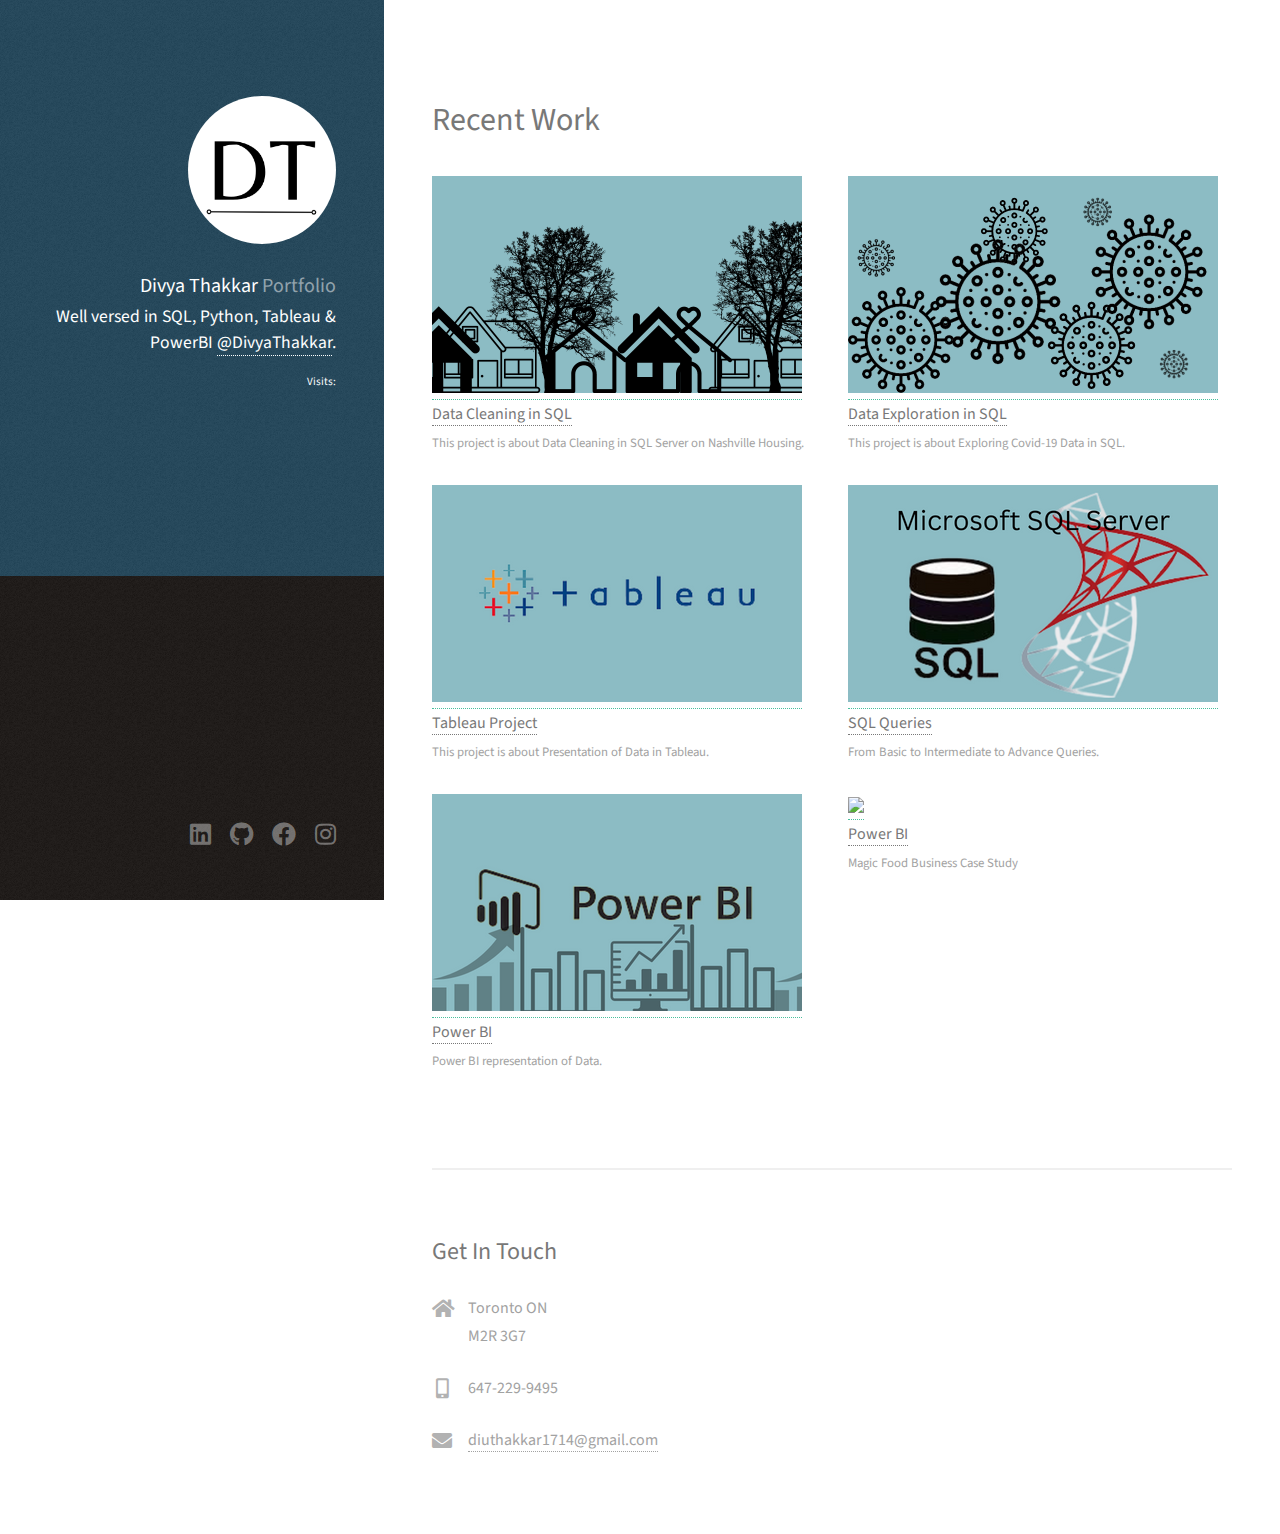
==== index.html @ 81c7f6ef "Add files via upload" ====
<!DOCTYPE HTML>
<!--
	DivyaThakkar1714	
-->
<html>
	<head>
		<title>Divya Thakkar</title>
		<link rel="icon" type="image/x-icon" href="/images/DT.mp4">
		<meta charset="utf-8" />
		<meta name="viewport" content="width=device-width, initial-scale=1, user-scalable=no" />
		<link rel="stylesheet" href="assets/css/main.css" />
		<script async src="https://api.countapi.xyz/hit/divyathakkar1714.github.io/c27e1cd9-59c3-4dd5-b185-acfd37f6c9df?callback=websiteVisits"></script>
		
		<script src="https://platform.linkedin.com/badges/js/profile.js" async defer type="text/javascript"></script>
	</head>
	<body class="is-preload">

		<!-- Header -->
			<header id="header">
				<div class="inner">
					<a href="#" class="image avatar"><img src="images/DT.png" alt="" /></a>
					<h1><strong>Divya Thakkar</strong><br />
					Portfolio<br /></h1>
					<h4>Well versed in SQL, Python, Tableau & PowerBI <a href="https://github.com/divyathakkar1714/PortfolioProjects">@DivyaThakkar</a>.</h4>
					
			
					<h6>Visits: <span id="visits"></span></h6>
			
					<script src="assets/js/script.js"></script>


				</div>
			</header>
			
		<!-- Main -->
			<div id="main">
				<!-- <div class="badge-base LI-profile-badge" data-locale="en_US" data-size="medium" data-theme="light" data-type="VERTICAL" data-vanity="divya-thakkar1714" data-version="v1"><a class="badge-base__link LI-simple-link" href="https://ca.linkedin.com/in/divya-thakkar1714?trk=profile-badge">Divya T.</a></div>
		<div class="badge-base LI-profile-badge" data-locale="en_US" data-size="large" data-theme="light" data-type="HORIZONTAL" data-vanity="divya-thakkar1714" data-version="v1"><a class="badge-base__link LI-simple-link" href="https://ca.linkedin.com/in/divya-thakkar1714?trk=profile-badge">Divya T.</a></div> -->

				<!-- One
					<section id="one">
						<header class="major">
							<h2>Ipsum lorem dolor aliquam ante commodo<br />
							magna sed accumsan arcu neque.</h2>
						</header>
						<p>Accumsan orci faucibus id eu lorem semper. Eu ac iaculis ac nunc nisi lorem vulputate lorem neque cubilia ac in adipiscing in curae lobortis tortor primis integer massa adipiscing id nisi accumsan pellentesque commodo blandit enim arcu non at amet id arcu magna. Accumsan orci faucibus id eu lorem semper nunc nisi lorem vulputate lorem neque cubilia.</p>
						
					</section> -->
				<!-- Two -->
					<section id="two">
						<header class="major">
						<h2>Recent Work</h2>
					</header>
						<div class="row">
							<article class="col-6 col-12-xsmall work-item">
								<a href="https://github.com/divyathakkar1714/PortfolioProjects/blob/main/NashvilleHousing.sql"><img src="images/thumbs/housing.png"/></a>
								<h3><a href="https://github.com/divyathakkar1714/PortfolioProjects/blob/main/NashvilleHousing.sql">Data Cleaning in	SQL</a></h3>
									<p>This project is about Data Cleaning in SQL Server on Nashville Housing.</p>
							</article>
							<article class="col-6 col-12-xsmall work-item">
								<a href="https://github.com/divyathakkar1714/PortfolioProjects/blob/main/SQLQuery_Exploration.sql"><img src="images/thumbs/covid.png"/></a>
								<h3><a href="https://github.com/divyathakkar1714/PortfolioProjects/blob/main/SQLQuery_Exploration.sql">Data Exploration in SQL</a></h3>
									<p>This project is about Exploring Covid-19 Data in SQL.</p>
							</article>
							<article class="col-6 col-12-xsmall work-item">
								<a href="https://public.tableau.com/app/profile/divya.t6565/viz/CovidDashboard_16459754831610/Dashboard1"><img src="images/thumbs/tableau.png" /></a>
								<h3><a href="https://public.tableau.com/app/profile/divya.t6565/viz/CovidDashboard_16459754831610/Dashboard1">Tableau Project</a></h3>
								<p>This project is about Presentation of Data in Tableau.</p>
							</article>
							<article class="col-6 col-12-xsmall work-item">
								<a href="https://github.com/divyathakkar1714/SQL-Queries"><img src="images/thumbs/sql.png" /></a>
								<h3><a href="https://github.com/divyathakkar1714/SQL-Queries">SQL Queries</a></h3>
								<p>From Basic to Intermediate to Advance Queries.</p>
							</article>
							<article class="col-6 col-12-xsmall work-item">
								<a href="https://github.com/divyathakkar1714/PowerBI"><img src="images/thumbs/powerbi.png" /></a>
								<h3><a href="https://github.com/divyathakkar1714/PowerBI">Power BI</a></h3>
								<p>Power BI representation of Data.</p>
							</article>
							<article class="col-6 col-12-xsmall work-item">
								<a href="https://github.com/divyathakkar1714/BusinessCaseStudy"><img src="images/thumbs/BusinessCaseStudy.png" /></a>
								<h3><a href="https://github.com/divyathakkar1714/PowerBI">Power BI</a></h3>
								<p>Magic Food Business Case Study</p>
							</article>
							
						</div>
						<!-- <ul class="actions">
							<li><a href="#" class="button">Full Portfolio</a></li>
						</ul> -->
					</section>

				<!-- Three -->
					<section id="three">
						<h2>Get In Touch</h2>
						<div class="row">
							<div class="col-4 col-12-small">
								<ul class="labeled-icons">
									<li>
										<h3 class="icon solid fa-home"><span class="label">Address</span></h3>
										Toronto ON<br />
										M2R 3G7<br />
									</li>
									<li>
										<h3 class="icon solid fa-mobile-alt"><span class="label">Phone</span></h3>
										647-229-9495
									</li>
									<li>
										<h3 class="icon solid fa-envelope"><span class="label">Email</span></h3>
										<a href="mailto: diuthakkar1714@gmail.com">diuthakkar1714@gmail.com</a>
									</li>
								</ul>
							</div>
						</div>
					</section>
			</div>

		<!-- Footer -->
			<footer id="footer">
				<div class="inner">
					<ul class="icons">
						<li><a href="https://www.linkedin.com/in/divya-thakkar1714/" class="icon brands alt fa-linkedin"><span class="label">LinkedIn</span></a></li>
						<li><a href="https://github.com/divyathakkar1714" class="icon brands alt fa-github"><span class="label">GitHub</span></a></li>
						<li><a href="https://www.facebook.com/divya.thakkar.9237" class="icon brands alt fa-facebook"><span class="label">Facebook</span></a></li>
						<li><a href="https://www.instagram.com/divyathakkar1417/" class="icon brands alt fa-instagram"><span class="label">Instagram</span></a></li>

					</ul>
					<!-- <ul class="copyright">
						<li>&copy; Untitled</li><li>Design: <a href="http://html5up.net">HTML5 UP</a></li>
					</ul> -->
				</div>
			</footer>

		<!-- Scripts -->
			<script src="assets/js/jquery.min.js"></script>
			<script src="assets/js/jquery.poptrox.min.js"></script>
			<script src="assets/js/browser.min.js"></script>
			<script src="assets/js/breakpoints.min.js"></script>
			<script src="assets/js/util.js"></script>
			<script src="assets/js/main.js"></script>

	</body>
</html>
---- assets/css/main.css ----
@import url("fontawesome-all.min.css");
@import url("https://fonts.googleapis.com/css?family=Source+Sans+Pro:400,400italic");

/*
	Strata by HTML5 UP
	html5up.net | @ajlkn
	Free for personal and commercial use under the CCA 3.0 license (html5up.net/license)
*/

html, body, div, span, applet, object,
iframe, h1, h2, h3, h4, h5, h6, p, blockquote,
pre, a, abbr, acronym, address, big, cite,
code, del, dfn, em, img, ins, kbd, q, s, samp,
small, strike, strong, sub, sup, tt, var, b,
u, i, center, dl, dt, dd, ol, ul, li, fieldset,
form, label, legend, table, caption, tbody,
tfoot, thead, tr, th, td, article, aside,
canvas, details, embed, figure, figcaption,
footer, header, hgroup, menu, nav, output, ruby,
section, summary, time, mark, audio, video {
	margin: 0;
	padding: 0;
	border: 0;
	font-size: 100%;
	font: inherit;
	vertical-align: baseline;}

article, aside, details, figcaption, figure,
footer, header, hgroup, menu, nav, section {
	display: block;}

body {
	line-height: 1;
}

ol, ul {
	list-style: none;
}

blockquote, q {
	quotes: none;
}

	blockquote:before, blockquote:after, q:before, q:after {
		content: '';
		content: none;
	}

table {
	border-collapse: collapse;
	border-spacing: 0;
}

body {
	-webkit-text-size-adjust: none;
}

mark {
	background-color: transparent;
	color: inherit;
}

input::-moz-focus-inner {
	border: 0;
	padding: 0;
}

input, select, textarea {
	-moz-appearance: none;
	-webkit-appearance: none;
	-ms-appearance: none;
	appearance: none;
}

/* Basic */

	html {
		box-sizing: border-box;
	}

	*, *:before, *:after {
		box-sizing: inherit;
	}

	body {
		background: #fff;
	}

		body.is-preload *, body.is-preload *:before, body.is-preload *:after {
			-moz-animation: none !important;
			-webkit-animation: none !important;
			-ms-animation: none !important;
			animation: none !important;
			-moz-transition: none !important;
			-webkit-transition: none !important;
			-ms-transition: none !important;
			transition: none !important;
		}

	body, input, select, textarea {
		color: #a2a2a2;
		font-family: "Source Sans Pro", Helvetica, sans-serif;
		font-size: 16pt;
		font-weight: 400;
		line-height: 1.75em;
	}

	a {
		-moz-transition: color 0.2s ease-in-out, border-color 0.2s ease-in-out;
		-webkit-transition: color 0.2s ease-in-out, border-color 0.2s ease-in-out;
		-ms-transition: color 0.2s ease-in-out, border-color 0.2s ease-in-out;
		transition: color 0.2s ease-in-out, border-color 0.2s ease-in-out;
		border-bottom: dotted 1px;
		color: #49bf9d;
		text-decoration: none;
	}

		a:hover {
			border-bottom-color: transparent;
			color: #49bf9d !important;
			text-decoration: none;
		}

	strong, b {
		color: #787878;
		font-weight: 400;
	}

	em, i {
		font-style: italic;
	}

	p {
		margin: 0 0 2em 0;
	}

	h1, h2, h3, h4, h5, h6 {
		color: #787878;
		font-weight: 400;
		line-height: 1em;
		margin: 0 0 1em 0;
	}

		h1 a, h2 a, h3 a, h4 a, h5 a, h6 a {
			color: inherit;
			text-decoration: none;
		}

	h1 {
		font-size: 2em;
		line-height: 1.5em;
	}

	h2 {
		font-size: 1.5em;
		line-height: 1.5em;
	}

	h3 {
		font-size: 1.25em;
		line-height: 1.5em;
	}

	h4 {
		font-size: 1.1em;
		line-height: 1.5em;
	}

	h5 {
		font-size: 0.9em;
		line-height: 1.5em;
	}

	h6 {
		font-size: 0.7em;
		line-height: 1.5em;
	}

	sub {
		font-size: 0.8em;
		position: relative;
		top: 0.5em;
	}

	sup {
		font-size: 0.8em;
		position: relative;
		top: -0.5em;
	}

	hr {
		border: 0;
		border-bottom: solid 2px #efefef;
		margin: 2em 0;
	}

		hr.major {
			margin: 3em 0;
		}

	blockquote {
		border-left: solid 6px #efefef;
		font-style: italic;
		margin: 0 0 2em 0;
		padding: 0.5em 0 0.5em 1.5em;
	}

	code {
		background: #f7f7f7;
		border-radius: 0.35em;
		border: solid 2px #efefef;
		font-family: "Courier New", monospace;
		font-size: 0.9em;
		margin: 0 0.25em;
		padding: 0.25em 0.65em;
	}

	pre {
		-webkit-overflow-scrolling: touch;
		font-family: "Courier New", monospace;
		font-size: 0.9em;
		margin: 0 0 2em 0;
	}

		pre code {
			display: block;
			line-height: 1.75em;
			padding: 1em 1.5em;
			overflow-x: auto;
		}

	.align-left {
		text-align: left;
	}

	.align-center {
		text-align: center;
	}

	.align-right {
		text-align: right;
	}

/* Container */

	.container {
		margin: 0 auto;
		max-width: calc(100% - 4em);
		width: 100%;
	}

		.container.xsmall {
			width: 25%;
		}

		.container.small {
			width: 50%;
		}

		.container.medium {
			width: 75%;
		}

		.container.large {
			width: 125%;
		}

		.container.xlarge {
			width: 150%;
		}

		.container.max {
			width: 100%;
		}

		@media screen and (max-width: 980px) {

			.container {
				width: 100% !important;
				max-width: 100% !important;
			}

		}

		@media screen and (max-width: 480px) {

			.container {
				max-width: calc(100% - 3em);
			}

		}

/* Row */

	.row {
		display: flex;
		flex-wrap: wrap;
		box-sizing: border-box;
		align-items: stretch;
	}

		.row > * {
			box-sizing: border-box;
		}

		.row.gtr-uniform > * > :last-child {
			margin-bottom: 0;
		}

		.row.aln-left {
			justify-content: flex-start;
		}

		.row.aln-center {
			justify-content: center;
		}

		.row.aln-right {
			justify-content: flex-end;
		}

		.row.aln-top {
			align-items: flex-start;
		}

		.row.aln-middle {
			align-items: center;
		}

		.row.aln-bottom {
			align-items: flex-end;
		}

		.row > .imp {
			order: -1;
		}

		.row > .col-1 {
			width: 8.33333%;
		}

		.row > .off-1 {
			margin-left: 8.33333%;
		}

		.row > .col-2 {
			width: 16.66667%;
		}

		.row > .off-2 {
			margin-left: 16.66667%;
		}

		.row > .col-3 {
			width: 25%;
		}

		.row > .off-3 {
			margin-left: 25%;
		}

		.row > .col-4 {
			width: 33.33333%;
		}

		.row > .off-4 {
			margin-left: 33.33333%;
		}

		.row > .col-5 {
			width: 41.66667%;
		}

		.row > .off-5 {
			margin-left: 41.66667%;
		}

		.row > .col-6 {
			width: 50%;
		}

		.row > .off-6 {
			margin-left: 50%;
		}

		.row > .col-7 {
			width: 58.33333%;
		}

		.row > .off-7 {
			margin-left: 58.33333%;
		}

		.row > .col-8 {
			width: 66.66667%;
		}

		.row > .off-8 {
			margin-left: 66.66667%;
		}

		.row > .col-9 {
			width: 75%;
		}

		.row > .off-9 {
			margin-left: 75%;
		}

		.row > .col-10 {
			width: 83.33333%;
		}

		.row > .off-10 {
			margin-left: 83.33333%;
		}

		.row > .col-11 {
			width: 91.66667%;
		}

		.row > .off-11 {
			margin-left: 91.66667%;
		}

		.row > .col-12 {
			width: 100%;
		}

		.row > .off-12 {
			margin-left: 100%;
		}

		.row.gtr-0 {
			margin-top: 0;
			margin-left: 0em;
		}

			.row.gtr-0 > * {
				padding: 0 0 0 0em;
			}

			.row.gtr-0.gtr-uniform {
				margin-top: 0em;
			}

				.row.gtr-0.gtr-uniform > * {
					padding-top: 0em;
				}

		.row.gtr-25 {
			margin-top: 0;
			margin-left: -0.625em;
		}

			.row.gtr-25 > * {
				padding: 0 0 0 0.625em;
			}

			.row.gtr-25.gtr-uniform {
				margin-top: -0.625em;
			}

				.row.gtr-25.gtr-uniform > * {
					padding-top: 0.625em;
				}

		.row.gtr-50 {
			margin-top: 0;
			margin-left: -1.25em;
		}

			.row.gtr-50 > * {
				padding: 0 0 0 1.25em;
			}

			.row.gtr-50.gtr-uniform {
				margin-top: -1.25em;
			}

				.row.gtr-50.gtr-uniform > * {
					padding-top: 1.25em;
				}

		.row {
			margin-top: 0;
			margin-left: -2.5em;
		}

			.row > * {
				padding: 0 0 0 2.5em;
			}

			.row.gtr-uniform {
				margin-top: -2.5em;
			}

				.row.gtr-uniform > * {
					padding-top: 2.5em;
				}

		.row.gtr-150 {
			margin-top: 0;
			margin-left: -3.75em;
		}

			.row.gtr-150 > * {
				padding: 0 0 0 3.75em;
			}

			.row.gtr-150.gtr-uniform {
				margin-top: -3.75em;
			}

				.row.gtr-150.gtr-uniform > * {
					padding-top: 3.75em;
				}

		.row.gtr-200 {
			margin-top: 0;
			margin-left: -5em;
		}

			.row.gtr-200 > * {
				padding: 0 0 0 5em;
			}

			.row.gtr-200.gtr-uniform {
				margin-top: -5em;
			}

				.row.gtr-200.gtr-uniform > * {
					padding-top: 5em;
				}

		@media screen and (max-width: 1800px) {

			.row {
				display: flex;
				flex-wrap: wrap;
				box-sizing: border-box;
				align-items: stretch;
			}

				.row > * {
					box-sizing: border-box;
				}

				.row.gtr-uniform > * > :last-child {
					margin-bottom: 0;
				}

				.row.aln-left {
					justify-content: flex-start;
				}

				.row.aln-center {
					justify-content: center;
				}

				.row.aln-right {
					justify-content: flex-end;
				}

				.row.aln-top {
					align-items: flex-start;
				}

				.row.aln-middle {
					align-items: center;
				}

				.row.aln-bottom {
					align-items: flex-end;
				}

				.row > .imp-xlarge {
					order: -1;
				}

				.row > .col-1-xlarge {
					width: 8.33333%;
				}

				.row > .off-1-xlarge {
					margin-left: 8.33333%;
				}

				.row > .col-2-xlarge {
					width: 16.66667%;
				}

				.row > .off-2-xlarge {
					margin-left: 16.66667%;
				}

				.row > .col-3-xlarge {
					width: 25%;
				}

				.row > .off-3-xlarge {
					margin-left: 25%;
				}

				.row > .col-4-xlarge {
					width: 33.33333%;
				}

				.row > .off-4-xlarge {
					margin-left: 33.33333%;
				}

				.row > .col-5-xlarge {
					width: 41.66667%;
				}

				.row > .off-5-xlarge {
					margin-left: 41.66667%;
				}

				.row > .col-6-xlarge {
					width: 50%;
				}

				.row > .off-6-xlarge {
					margin-left: 50%;
				}

				.row > .col-7-xlarge {
					width: 58.33333%;
				}

				.row > .off-7-xlarge {
					margin-left: 58.33333%;
				}

				.row > .col-8-xlarge {
					width: 66.66667%;
				}

				.row > .off-8-xlarge {
					margin-left: 66.66667%;
				}

				.row > .col-9-xlarge {
					width: 75%;
				}

				.row > .off-9-xlarge {
					margin-left: 75%;
				}

				.row > .col-10-xlarge {
					width: 83.33333%;
				}

				.row > .off-10-xlarge {
					margin-left: 83.33333%;
				}

				.row > .col-11-xlarge {
					width: 91.66667%;
				}

				.row > .off-11-xlarge {
					margin-left: 91.66667%;
				}

				.row > .col-12-xlarge {
					width: 100%;
				}

				.row > .off-12-xlarge {
					margin-left: 100%;
				}

				.row.gtr-0 {
					margin-top: 0;
					margin-left: 0em;
				}

					.row.gtr-0 > * {
						padding: 0 0 0 0em;
					}

					.row.gtr-0.gtr-uniform {
						margin-top: 0em;
					}

						.row.gtr-0.gtr-uniform > * {
							padding-top: 0em;
						}

				.row.gtr-25 {
					margin-top: 0;
					margin-left: -0.625em;
				}

					.row.gtr-25 > * {
						padding: 0 0 0 0.625em;
					}

					.row.gtr-25.gtr-uniform {
						margin-top: -0.625em;
					}

						.row.gtr-25.gtr-uniform > * {
							padding-top: 0.625em;
						}

				.row.gtr-50 {
					margin-top: 0;
					margin-left: -1.25em;
				}

					.row.gtr-50 > * {
						padding: 0 0 0 1.25em;
					}

					.row.gtr-50.gtr-uniform {
						margin-top: -1.25em;
					}

						.row.gtr-50.gtr-uniform > * {
							padding-top: 1.25em;
						}

				.row {
					margin-top: 0;
					margin-left: -2.5em;
				}

					.row > * {
						padding: 0 0 0 2.5em;
					}

					.row.gtr-uniform {
						margin-top: -2.5em;
					}

						.row.gtr-uniform > * {
							padding-top: 2.5em;
						}

				.row.gtr-150 {
					margin-top: 0;
					margin-left: -3.75em;
				}

					.row.gtr-150 > * {
						padding: 0 0 0 3.75em;
					}

					.row.gtr-150.gtr-uniform {
						margin-top: -3.75em;
					}

						.row.gtr-150.gtr-uniform > * {
							padding-top: 3.75em;
						}

				.row.gtr-200 {
					margin-top: 0;
					margin-left: -5em;
				}

					.row.gtr-200 > * {
						padding: 0 0 0 5em;
					}

					.row.gtr-200.gtr-uniform {
						margin-top: -5em;
					}

						.row.gtr-200.gtr-uniform > * {
							padding-top: 5em;
						}

		}

		@media screen and (max-width: 1280px) {

			.row {
				display: flex;
				flex-wrap: wrap;
				box-sizing: border-box;
				align-items: stretch;
			}

				.row > * {
					box-sizing: border-box;
				}

				.row.gtr-uniform > * > :last-child {
					margin-bottom: 0;
				}

				.row.aln-left {
					justify-content: flex-start;
				}

				.row.aln-center {
					justify-content: center;
				}

				.row.aln-right {
					justify-content: flex-end;
				}

				.row.aln-top {
					align-items: flex-start;
				}

				.row.aln-middle {
					align-items: center;
				}

				.row.aln-bottom {
					align-items: flex-end;
				}

				.row > .imp-large {
					order: -1;
				}

				.row > .col-1-large {
					width: 8.33333%;
				}

				.row > .off-1-large {
					margin-left: 8.33333%;
				}

				.row > .col-2-large {
					width: 16.66667%;
				}

				.row > .off-2-large {
					margin-left: 16.66667%;
				}

				.row > .col-3-large {
					width: 25%;
				}

				.row > .off-3-large {
					margin-left: 25%;
				}

				.row > .col-4-large {
					width: 33.33333%;
				}

				.row > .off-4-large {
					margin-left: 33.33333%;
				}

				.row > .col-5-large {
					width: 41.66667%;
				}

				.row > .off-5-large {
					margin-left: 41.66667%;
				}

				.row > .col-6-large {
					width: 50%;
				}

				.row > .off-6-large {
					margin-left: 50%;
				}

				.row > .col-7-large {
					width: 58.33333%;
				}

				.row > .off-7-large {
					margin-left: 58.33333%;
				}

				.row > .col-8-large {
					width: 66.66667%;
				}

				.row > .off-8-large {
					margin-left: 66.66667%;
				}

				.row > .col-9-large {
					width: 75%;
				}

				.row > .off-9-large {
					margin-left: 75%;
				}

				.row > .col-10-large {
					width: 83.33333%;
				}

				.row > .off-10-large {
					margin-left: 83.33333%;
				}

				.row > .col-11-large {
					width: 91.66667%;
				}

				.row > .off-11-large {
					margin-left: 91.66667%;
				}

				.row > .col-12-large {
					width: 100%;
				}

				.row > .off-12-large {
					margin-left: 100%;
				}

				.row.gtr-0 {
					margin-top: 0;
					margin-left: 0em;
				}

					.row.gtr-0 > * {
						padding: 0 0 0 0em;
					}

					.row.gtr-0.gtr-uniform {
						margin-top: 0em;
					}

						.row.gtr-0.gtr-uniform > * {
							padding-top: 0em;
						}

				.row.gtr-25 {
					margin-top: 0;
					margin-left: -0.5em;
				}

					.row.gtr-25 > * {
						padding: 0 0 0 0.5em;
					}

					.row.gtr-25.gtr-uniform {
						margin-top: -0.5em;
					}

						.row.gtr-25.gtr-uniform > * {
							padding-top: 0.5em;
						}

				.row.gtr-50 {
					margin-top: 0;
					margin-left: -1em;
				}

					.row.gtr-50 > * {
						padding: 0 0 0 1em;
					}

					.row.gtr-50.gtr-uniform {
						margin-top: -1em;
					}

						.row.gtr-50.gtr-uniform > * {
							padding-top: 1em;
						}

				.row {
					margin-top: 0;
					margin-left: -2em;
				}

					.row > * {
						padding: 0 0 0 2em;
					}

					.row.gtr-uniform {
						margin-top: -2em;
					}

						.row.gtr-uniform > * {
							padding-top: 2em;
						}

				.row.gtr-150 {
					margin-top: 0;
					margin-left: -3em;
				}

					.row.gtr-150 > * {
						padding: 0 0 0 3em;
					}

					.row.gtr-150.gtr-uniform {
						margin-top: -3em;
					}

						.row.gtr-150.gtr-uniform > * {
							padding-top: 3em;
						}

				.row.gtr-200 {
					margin-top: 0;
					margin-left: -4em;
				}

					.row.gtr-200 > * {
						padding: 0 0 0 4em;
					}

					.row.gtr-200.gtr-uniform {
						margin-top: -4em;
					}

						.row.gtr-200.gtr-uniform > * {
							padding-top: 4em;
						}

		}

		@media screen and (max-width: 980px) {

			.row {
				display: flex;
				flex-wrap: wrap;
				box-sizing: border-box;
				align-items: stretch;
			}

				.row > * {
					box-sizing: border-box;
				}

				.row.gtr-uniform > * > :last-child {
					margin-bottom: 0;
				}

				.row.aln-left {
					justify-content: flex-start;
				}

				.row.aln-center {
					justify-content: center;
				}

				.row.aln-right {
					justify-content: flex-end;
				}

				.row.aln-top {
					align-items: flex-start;
				}

				.row.aln-middle {
					align-items: center;
				}

				.row.aln-bottom {
					align-items: flex-end;
				}

				.row > .imp-medium {
					order: -1;
				}

				.row > .col-1-medium {
					width: 8.33333%;
				}

				.row > .off-1-medium {
					margin-left: 8.33333%;
				}

				.row > .col-2-medium {
					width: 16.66667%;
				}

				.row > .off-2-medium {
					margin-left: 16.66667%;
				}

				.row > .col-3-medium {
					width: 25%;
				}

				.row > .off-3-medium {
					margin-left: 25%;
				}

				.row > .col-4-medium {
					width: 33.33333%;
				}

				.row > .off-4-medium {
					margin-left: 33.33333%;
				}

				.row > .col-5-medium {
					width: 41.66667%;
				}

				.row > .off-5-medium {
					margin-left: 41.66667%;
				}

				.row > .col-6-medium {
					width: 50%;
				}

				.row > .off-6-medium {
					margin-left: 50%;
				}

				.row > .col-7-medium {
					width: 58.33333%;
				}

				.row > .off-7-medium {
					margin-left: 58.33333%;
				}

				.row > .col-8-medium {
					width: 66.66667%;
				}

				.row > .off-8-medium {
					margin-left: 66.66667%;
				}

				.row > .col-9-medium {
					width: 75%;
				}

				.row > .off-9-medium {
					margin-left: 75%;
				}

				.row > .col-10-medium {
					width: 83.33333%;
				}

				.row > .off-10-medium {
					margin-left: 83.33333%;
				}

				.row > .col-11-medium {
					width: 91.66667%;
				}

				.row > .off-11-medium {
					margin-left: 91.66667%;
				}

				.row > .col-12-medium {
					width: 100%;
				}

				.row > .off-12-medium {
					margin-left: 100%;
				}

				.row.gtr-0 {
					margin-top: 0;
					margin-left: 0em;
				}

					.row.gtr-0 > * {
						padding: 0 0 0 0em;
					}

					.row.gtr-0.gtr-uniform {
						margin-top: 0em;
					}

						.row.gtr-0.gtr-uniform > * {
							padding-top: 0em;
						}

				.row.gtr-25 {
					margin-top: 0;
					margin-left: -0.5em;
				}

					.row.gtr-25 > * {
						padding: 0 0 0 0.5em;
					}

					.row.gtr-25.gtr-uniform {
						margin-top: -0.5em;
					}

						.row.gtr-25.gtr-uniform > * {
							padding-top: 0.5em;
						}

				.row.gtr-50 {
					margin-top: 0;
					margin-left: -1em;
				}

					.row.gtr-50 > * {
						padding: 0 0 0 1em;
					}

					.row.gtr-50.gtr-uniform {
						margin-top: -1em;
					}

						.row.gtr-50.gtr-uniform > * {
							padding-top: 1em;
						}

				.row {
					margin-top: 0;
					margin-left: -2em;
				}

					.row > * {
						padding: 0 0 0 2em;
					}

					.row.gtr-uniform {
						margin-top: -2em;
					}

						.row.gtr-uniform > * {
							padding-top: 2em;
						}

				.row.gtr-150 {
					margin-top: 0;
					margin-left: -3em;
				}

					.row.gtr-150 > * {
						padding: 0 0 0 3em;
					}

					.row.gtr-150.gtr-uniform {
						margin-top: -3em;
					}

						.row.gtr-150.gtr-uniform > * {
							padding-top: 3em;
						}

				.row.gtr-200 {
					margin-top: 0;
					margin-left: -4em;
				}

					.row.gtr-200 > * {
						padding: 0 0 0 4em;
					}

					.row.gtr-200.gtr-uniform {
						margin-top: -4em;
					}

						.row.gtr-200.gtr-uniform > * {
							padding-top: 4em;
						}

		}

		@media screen and (max-width: 736px) {

			.row {
				display: flex;
				flex-wrap: wrap;
				box-sizing: border-box;
				align-items: stretch;
			}

				.row > * {
					box-sizing: border-box;
				}

				.row.gtr-uniform > * > :last-child {
					margin-bottom: 0;
				}

				.row.aln-left {
					justify-content: flex-start;
				}

				.row.aln-center {
					justify-content: center;
				}

				.row.aln-right {
					justify-content: flex-end;
				}

				.row.aln-top {
					align-items: flex-start;
				}

				.row.aln-middle {
					align-items: center;
				}

				.row.aln-bottom {
					align-items: flex-end;
				}

				.row > .imp-small {
					order: -1;
				}

				.row > .col-1-small {
					width: 8.33333%;
				}

				.row > .off-1-small {
					margin-left: 8.33333%;
				}

				.row > .col-2-small {
					width: 16.66667%;
				}

				.row > .off-2-small {
					margin-left: 16.66667%;
				}

				.row > .col-3-small {
					width: 25%;
				}

				.row > .off-3-small {
					margin-left: 25%;
				}

				.row > .col-4-small {
					width: 33.33333%;
				}

				.row > .off-4-small {
					margin-left: 33.33333%;
				}

				.row > .col-5-small {
					width: 41.66667%;
				}

				.row > .off-5-small {
					margin-left: 41.66667%;
				}

				.row > .col-6-small {
					width: 50%;
				}

				.row > .off-6-small {
					margin-left: 50%;
				}

				.row > .col-7-small {
					width: 58.33333%;
				}

				.row > .off-7-small {
					margin-left: 58.33333%;
				}

				.row > .col-8-small {
					width: 66.66667%;
				}

				.row > .off-8-small {
					margin-left: 66.66667%;
				}

				.row > .col-9-small {
					width: 75%;
				}

				.row > .off-9-small {
					margin-left: 75%;
				}

				.row > .col-10-small {
					width: 83.33333%;
				}

				.row > .off-10-small {
					margin-left: 83.33333%;
				}

				.row > .col-11-small {
					width: 91.66667%;
				}

				.row > .off-11-small {
					margin-left: 91.66667%;
				}

				.row > .col-12-small {
					width: 100%;
				}

				.row > .off-12-small {
					margin-left: 100%;
				}

				.row.gtr-0 {
					margin-top: 0;
					margin-left: 0em;
				}

					.row.gtr-0 > * {
						padding: 0 0 0 0em;
					}

					.row.gtr-0.gtr-uniform {
						margin-top: 0em;
					}

						.row.gtr-0.gtr-uniform > * {
							padding-top: 0em;
						}

				.row.gtr-25 {
					margin-top: 0;
					margin-left: -0.375em;
				}

					.row.gtr-25 > * {
						padding: 0 0 0 0.375em;
					}

					.row.gtr-25.gtr-uniform {
						margin-top: -0.375em;
					}

						.row.gtr-25.gtr-uniform > * {
							padding-top: 0.375em;
						}

				.row.gtr-50 {
					margin-top: 0;
					margin-left: -0.75em;
				}

					.row.gtr-50 > * {
						padding: 0 0 0 0.75em;
					}

					.row.gtr-50.gtr-uniform {
						margin-top: -0.75em;
					}

						.row.gtr-50.gtr-uniform > * {
							padding-top: 0.75em;
						}

				.row {
					margin-top: 0;
					margin-left: -1.5em;
				}

					.row > * {
						padding: 0 0 0 1.5em;
					}

					.row.gtr-uniform {
						margin-top: -1.5em;
					}

						.row.gtr-uniform > * {
							padding-top: 1.5em;
						}

				.row.gtr-150 {
					margin-top: 0;
					margin-left: -2.25em;
				}

					.row.gtr-150 > * {
						padding: 0 0 0 2.25em;
					}

					.row.gtr-150.gtr-uniform {
						margin-top: -2.25em;
					}

						.row.gtr-150.gtr-uniform > * {
							padding-top: 2.25em;
						}

				.row.gtr-200 {
					margin-top: 0;
					margin-left: -3em;
				}

					.row.gtr-200 > * {
						padding: 0 0 0 3em;
					}

					.row.gtr-200.gtr-uniform {
						margin-top: -3em;
					}

						.row.gtr-200.gtr-uniform > * {
							padding-top: 3em;
						}

		}

		@media screen and (max-width: 480px) {

			.row {
				display: flex;
				flex-wrap: wrap;
				box-sizing: border-box;
				align-items: stretch;
			}

				.row > * {
					box-sizing: border-box;
				}

				.row.gtr-uniform > * > :last-child {
					margin-bottom: 0;
				}

				.row.aln-left {
					justify-content: flex-start;
				}

				.row.aln-center {
					justify-content: center;
				}

				.row.aln-right {
					justify-content: flex-end;
				}

				.row.aln-top {
					align-items: flex-start;
				}

				.row.aln-middle {
					align-items: center;
				}

				.row.aln-bottom {
					align-items: flex-end;
				}

				.row > .imp-xsmall {
					order: -1;
				}

				.row > .col-1-xsmall {
					width: 8.33333%;
				}

				.row > .off-1-xsmall {
					margin-left: 8.33333%;
				}

				.row > .col-2-xsmall {
					width: 16.66667%;
				}

				.row > .off-2-xsmall {
					margin-left: 16.66667%;
				}

				.row > .col-3-xsmall {
					width: 25%;
				}

				.row > .off-3-xsmall {
					margin-left: 25%;
				}

				.row > .col-4-xsmall {
					width: 33.33333%;
				}

				.row > .off-4-xsmall {
					margin-left: 33.33333%;
				}

				.row > .col-5-xsmall {
					width: 41.66667%;
				}

				.row > .off-5-xsmall {
					margin-left: 41.66667%;
				}

				.row > .col-6-xsmall {
					width: 50%;
				}

				.row > .off-6-xsmall {
					margin-left: 50%;
				}

				.row > .col-7-xsmall {
					width: 58.33333%;
				}

				.row > .off-7-xsmall {
					margin-left: 58.33333%;
				}

				.row > .col-8-xsmall {
					width: 66.66667%;
				}

				.row > .off-8-xsmall {
					margin-left: 66.66667%;
				}

				.row > .col-9-xsmall {
					width: 75%;
				}

				.row > .off-9-xsmall {
					margin-left: 75%;
				}

				.row > .col-10-xsmall {
					width: 83.33333%;
				}

				.row > .off-10-xsmall {
					margin-left: 83.33333%;
				}

				.row > .col-11-xsmall {
					width: 91.66667%;
				}

				.row > .off-11-xsmall {
					margin-left: 91.66667%;
				}

				.row > .col-12-xsmall {
					width: 100%;
				}

				.row > .off-12-xsmall {
					margin-left: 100%;
				}

				.row.gtr-0 {
					margin-top: 0;
					margin-left: 0em;
				}

					.row.gtr-0 > * {
						padding: 0 0 0 0em;
					}

					.row.gtr-0.gtr-uniform {
						margin-top: 0em;
					}

						.row.gtr-0.gtr-uniform > * {
							padding-top: 0em;
						}

				.row.gtr-25 {
					margin-top: 0;
					margin-left: -0.375em;
				}

					.row.gtr-25 > * {
						padding: 0 0 0 0.375em;
					}

					.row.gtr-25.gtr-uniform {
						margin-top: -0.375em;
					}

						.row.gtr-25.gtr-uniform > * {
							padding-top: 0.375em;
						}

				.row.gtr-50 {
					margin-top: 0;
					margin-left: -0.75em;
				}

					.row.gtr-50 > * {
						padding: 0 0 0 0.75em;
					}

					.row.gtr-50.gtr-uniform {
						margin-top: -0.75em;
					}

						.row.gtr-50.gtr-uniform > * {
							padding-top: 0.75em;
						}

				.row {
					margin-top: 0;
					margin-left: -1.5em;
				}

					.row > * {
						padding: 0 0 0 1.5em;
					}

					.row.gtr-uniform {
						margin-top: -1.5em;
					}

						.row.gtr-uniform > * {
							padding-top: 1.5em;
						}

				.row.gtr-150 {
					margin-top: 0;
					margin-left: -2.25em;
				}

					.row.gtr-150 > * {
						padding: 0 0 0 2.25em;
					}

					.row.gtr-150.gtr-uniform {
						margin-top: -2.25em;
					}

						.row.gtr-150.gtr-uniform > * {
							padding-top: 2.25em;
						}

				.row.gtr-200 {
					margin-top: 0;
					margin-left: -3em;
				}

					.row.gtr-200 > * {
						padding: 0 0 0 3em;
					}

					.row.gtr-200.gtr-uniform {
						margin-top: -3em;
					}

						.row.gtr-200.gtr-uniform > * {
							padding-top: 3em;
						}

		}

/* Section/Article */

	section.special, article.special {
		text-align: center;
	}

	header p {
		color: #b2b2b2;
		position: relative;
		margin: 0 0 1.5em 0;
	}

	header h2 + p {
		font-size: 1.25em;
		margin-top: -1em;
		line-height: 1.5em;
	}

	header h3 + p {
		font-size: 1.1em;
		margin-top: -0.8em;
		line-height: 1.5em;
	}

	header h4 + p,
	header h5 + p,
	header h6 + p {
		font-size: 0.9em;
		margin-top: -0.6em;
		line-height: 1.5em;
	}

	header.major h2 {
		font-size: 2em;
	}

/* Form */

	form {
		margin: 0 0 2em 0;
	}

	label {
		color: #787878;
		display: block;
		font-size: 0.9em;
		font-weight: 400;
		margin: 0 0 1em 0;
	}

	input[type="text"],
	input[type="password"],
	input[type="email"],
	select,
	textarea {
		-moz-appearance: none;
		-webkit-appearance: none;
		-ms-appearance: none;
		appearance: none;
		background: #f7f7f7;
		border-radius: 0.35em;
		border: solid 2px transparent;
		color: inherit;
		display: block;
		outline: 0;
		padding: 0 0.75em;
		text-decoration: none;
		width: 100%;
	}

		input[type="text"]:invalid,
		input[type="password"]:invalid,
		input[type="email"]:invalid,
		select:invalid,
		textarea:invalid {
			box-shadow: none;
		}

		input[type="text"]:focus,
		input[type="password"]:focus,
		input[type="email"]:focus,
		select:focus,
		textarea:focus {
			border-color: #49bf9d;
		}

	select {
		background-image: url("data:image/svg+xml;charset=utf8,%3Csvg xmlns='http://www.w3.org/2000/svg' width='40' height='40' preserveAspectRatio='none' viewBox='0 0 40 40'%3E%3Cpath d='M9.4,12.3l10.4,10.4l10.4-10.4c0.2-0.2,0.5-0.4,0.9-0.4c0.3,0,0.6,0.1,0.9,0.4l3.3,3.3c0.2,0.2,0.4,0.5,0.4,0.9 c0,0.4-0.1,0.6-0.4,0.9L20.7,31.9c-0.2,0.2-0.5,0.4-0.9,0.4c-0.3,0-0.6-0.1-0.9-0.4L4.3,17.3c-0.2-0.2-0.4-0.5-0.4-0.9 c0-0.4,0.1-0.6,0.4-0.9l3.3-3.3c0.2-0.2,0.5-0.4,0.9-0.4S9.1,12.1,9.4,12.3z' fill='%23dfdfdf' /%3E%3C/svg%3E");
		background-size: 1.25rem;
		background-repeat: no-repeat;
		background-position: calc(100% - 1rem) center;
		height: 2.75em;
		padding-right: 2.75em;
		text-overflow: ellipsis;
	}

		select option {
			color: #787878;
			background: #fff;
		}

		select:focus::-ms-value {
			background-color: transparent;
		}

		select::-ms-expand {
			display: none;
		}

	input[type="text"],
	input[type="password"],
	input[type="email"],
	select {
		height: 2.75em;
	}

	textarea {
		padding: 0.75em;
	}

	input[type="checkbox"],
	input[type="radio"] {
		-moz-appearance: none;
		-webkit-appearance: none;
		-ms-appearance: none;
		appearance: none;
		display: block;
		float: left;
		margin-right: -2em;
		opacity: 0;
		width: 1em;
		z-index: -1;
	}

		input[type="checkbox"] + label,
		input[type="radio"] + label {
			text-decoration: none;
			color: #a2a2a2;
			cursor: pointer;
			display: inline-block;
			font-size: 1em;
			font-weight: 400;
			padding-left: 2.4em;
			padding-right: 0.75em;
			position: relative;
		}

			input[type="checkbox"] + label:before,
			input[type="radio"] + label:before {
				-moz-osx-font-smoothing: grayscale;
				-webkit-font-smoothing: antialiased;
				display: inline-block;
				font-style: normal;
				font-variant: normal;
				text-rendering: auto;
				line-height: 1;
				text-transform: none !important;
				font-family: 'Font Awesome 5 Free';
				font-weight: 900;
			}

			input[type="checkbox"] + label:before,
			input[type="radio"] + label:before {
				background: #f7f7f7;
				border-radius: 0.35em;
				border: solid 2px transparent;
				content: '';
				display: inline-block;
				font-size: 0.8em;
				height: 2.0625em;
				left: 0;
				line-height: 1.85625em;
				position: absolute;
				text-align: center;
				top: 0;
				width: 2.0625em;
			}

		input[type="checkbox"]:checked + label:before,
		input[type="radio"]:checked + label:before {
			background: #787878;
			border-color: #787878;
			color: #fff;
			content: '\f00c';
		}

		input[type="checkbox"]:focus + label:before,
		input[type="radio"]:focus + label:before {
			border-color: #49bf9d;
		}

	input[type="checkbox"] + label:before {
		border-radius: 0.35em;
	}

	input[type="radio"] + label:before {
		border-radius: 100%;
	}

	::-webkit-input-placeholder {
		color: #b2b2b2 !important;
		opacity: 1.0;
	}

	:-moz-placeholder {
		color: #b2b2b2 !important;
		opacity: 1.0;
	}

	::-moz-placeholder {
		color: #b2b2b2 !important;
		opacity: 1.0;
	}

	:-ms-input-placeholder {
		color: #b2b2b2 !important;
		opacity: 1.0;
	}

/* Box */

	.box {
		border-radius: 0.35em;
		border: solid 2px #efefef;
		margin-bottom: 2em;
		padding: 1.5em;
	}

		.box > :last-child,
		.box > :last-child > :last-child,
		.box > :last-child > :last-child > :last-child {
			margin-bottom: 0;
		}

		.box.alt {
			border: 0;
			border-radius: 0;
			padding: 0;
		}

/* Icon */

	.icon {
		text-decoration: none;
		border-bottom: none;
		position: relative;
	}

		.icon:before {
			-moz-osx-font-smoothing: grayscale;
			-webkit-font-smoothing: antialiased;
			display: inline-block;
			font-style: normal;
			font-variant: normal;
			text-rendering: auto;
			line-height: 1;
			text-transform: none !important;
			font-family: 'Font Awesome 5 Free';
			font-weight: 400;
		}

		.icon > .label {
			display: none;
		}

		.icon:before {
			line-height: inherit;
		}

		.icon.solid:before {
			font-weight: 900;
		}

		.icon.brands:before {
			font-family: 'Font Awesome 5 Brands';
		}

/* Image */

	.image {
		border-radius: 0.35em;
		border: 0;
		display: inline-block;
		position: relative;
	}

		.image:before {
			-moz-transition: opacity 0.2s ease-in-out;
			-webkit-transition: opacity 0.2s ease-in-out;
			-ms-transition: opacity 0.2s ease-in-out;
			transition: opacity 0.2s ease-in-out;
			background: url("images/overlay.png");
			border-radius: 0.35em;
			content: '';
			display: block;
			height: 100%;
			left: 0;
			opacity: 0.5;
			position: absolute;
			top: 0;
			width: 100%;
		}

		.image.thumb {
			text-align: center;
		}

			.image.thumb:after {
				-moz-transition: opacity 0.2s ease-in-out;
				-webkit-transition: opacity 0.2s ease-in-out;
				-ms-transition: opacity 0.2s ease-in-out;
				transition: opacity 0.2s ease-in-out;
				border-radius: 0.35em;
				border: solid 3px rgba(255, 255, 255, 0.5);
				color: #fff;
				content: 'View';
				display: inline-block;
				font-size: 0.8em;
				font-weight: 400;
				left: 50%;
				line-height: 2.25em;
				margin: -1.25em 0 0 -3em;
				opacity: 0;
				padding: 0 1.5em;
				position: absolute;
				text-align: center;
				text-decoration: none;
				top: 50%;
				white-space: nowrap;
			}

			.image.thumb:hover:after {
				opacity: 1.0;
			}

			.image.thumb:hover:before {
				background: url("images/overlay.png"), url("images/overlay.png");
				opacity: 1.0;
			}

		.image img {
			border-radius: 0.35em;
			display: block;
		}

		.image.left {
			float: left;
			margin: 0 1.5em 1em 0;
			top: 0.25em;
		}

		.image.right {
			float: right;
			margin: 0 0 1em 1.5em;
			top: 0.25em;
		}

		.image.left, .image.right {
			max-width: 40%;
		}

			.image.left img, .image.right img {
				width: 100%;
			}

		.image.fit {
			display: block;
			margin: 0 0 2em 0;
			width: 100%;
		}

			.image.fit img {
				width: 100%;
			}

		.image.avatar {
			border-radius: 100%;
		}

			.image.avatar:before {
				display: none;
			}

			.image.avatar img {
				border-radius: 100%;
				width: 100%;
			}

/* List */

	ol {
		list-style: decimal;
		margin: 0 0 2em 0;
		padding-left: 1.25em;
	}

		ol li {
			padding-left: 0.25em;
		}

	ul {
		list-style: disc;
		margin: 0 0 2em 0;
		padding-left: 1em;
	}

		ul li {
			padding-left: 0.5em;
		}

		ul.alt {
			list-style: none;
			padding-left: 0;
		}

			ul.alt li {
				border-top: solid 2px #efefef;
				padding: 0.5em 0;
			}

				ul.alt li:first-child {
					border-top: 0;
					padding-top: 0;
				}

	dl {
		margin: 0 0 2em 0;
	}

/* Icons */

	ul.icons {
		cursor: default;
		list-style: none;
		padding-left: 0;
	}

		ul.icons li {
			display: inline-block;
			padding: 0 1em 0 0;
		}

			ul.icons li:last-child {
				padding-right: 0;
			}

			ul.icons li .icon:before {
				font-size: 1.5em;
			}

/* Labeled Icons */

	ul.labeled-icons {
		list-style: none;
		padding: 0;
	}

		ul.labeled-icons li {
			line-height: 1.75em;
			margin: 1.5em 0 0 0;
			padding-left: 2.25em;
			position: relative;
		}

			ul.labeled-icons li:first-child {
				margin-top: 0;
			}

			ul.labeled-icons li a {
				color: inherit;
			}

			ul.labeled-icons li h3 {
				color: #b2b2b2;
				left: 0;
				position: absolute;
				text-align: center;
				top: 0;
				width: 1em;
			}

/* Actions */

	ul.actions {
		display: -moz-flex;
		display: -webkit-flex;
		display: -ms-flex;
		display: flex;
		cursor: default;
		list-style: none;
		margin-left: -1em;
		padding-left: 0;
	}

		ul.actions li {
			padding: 0 0 0 1em;
			vertical-align: middle;
		}

		ul.actions.special {
			-moz-justify-content: center;
			-webkit-justify-content: center;
			-ms-justify-content: center;
			justify-content: center;
			width: 100%;
			margin-left: 0;
		}

			ul.actions.special li:first-child {
				padding-left: 0;
			}

		ul.actions.stacked {
			-moz-flex-direction: column;
			-webkit-flex-direction: column;
			-ms-flex-direction: column;
			flex-direction: column;
			margin-left: 0;
		}

			ul.actions.stacked li {
				padding: 1.3em 0 0 0;
			}

				ul.actions.stacked li:first-child {
					padding-top: 0;
				}

		ul.actions.fit {
			width: calc(100% + 1em);
		}

			ul.actions.fit li {
				-moz-flex-grow: 1;
				-webkit-flex-grow: 1;
				-ms-flex-grow: 1;
				flex-grow: 1;
				-moz-flex-shrink: 1;
				-webkit-flex-shrink: 1;
				-ms-flex-shrink: 1;
				flex-shrink: 1;
				width: 100%;
			}

				ul.actions.fit li > * {
					width: 100%;
				}

			ul.actions.fit.stacked {
				width: 100%;
			}

		@media screen and (max-width: 480px) {

			ul.actions:not(.fixed) {
				-moz-flex-direction: column;
				-webkit-flex-direction: column;
				-ms-flex-direction: column;
				flex-direction: column;
				margin-left: 0;
				width: 100% !important;
			}

				ul.actions:not(.fixed) li {
					-moz-flex-grow: 1;
					-webkit-flex-grow: 1;
					-ms-flex-grow: 1;
					flex-grow: 1;
					-moz-flex-shrink: 1;
					-webkit-flex-shrink: 1;
					-ms-flex-shrink: 1;
					flex-shrink: 1;
					padding: 1em 0 0 0;
					text-align: center;
					width: 100%;
				}

					ul.actions:not(.fixed) li > * {
						width: 100%;
					}

					ul.actions:not(.fixed) li:first-child {
						padding-top: 0;
					}

					ul.actions:not(.fixed) li input[type="submit"],
					ul.actions:not(.fixed) li input[type="reset"],
					ul.actions:not(.fixed) li input[type="button"],
					ul.actions:not(.fixed) li button,
					ul.actions:not(.fixed) li .button {
						width: 100%;
					}

						ul.actions:not(.fixed) li input[type="submit"].icon:before,
						ul.actions:not(.fixed) li input[type="reset"].icon:before,
						ul.actions:not(.fixed) li input[type="button"].icon:before,
						ul.actions:not(.fixed) li button.icon:before,
						ul.actions:not(.fixed) li .button.icon:before {
							margin-left: -0.5em;
						}

		}

/* Table */

	.table-wrapper {
		-webkit-overflow-scrolling: touch;
		overflow-x: auto;
	}

	table {
		margin: 0 0 2em 0;
		width: 100%;
	}

		table tbody tr {
			border: solid 1px #efefef;
			border-left: 0;
			border-right: 0;
		}

			table tbody tr:nth-child(2n + 1) {
				background-color: #f7f7f7;
			}

		table td {
			padding: 0.75em 0.75em;
		}

		table th {
			color: #787878;
			font-size: 0.9em;
			font-weight: 400;
			padding: 0 0.75em 0.75em 0.75em;
			text-align: left;
		}

		table thead {
			border-bottom: solid 2px #efefef;
		}

		table tfoot {
			border-top: solid 2px #efefef;
		}

		table.alt {
			border-collapse: separate;
		}

			table.alt tbody tr td {
				border: solid 2px #efefef;
				border-left-width: 0;
				border-top-width: 0;
			}

				table.alt tbody tr td:first-child {
					border-left-width: 2px;
				}

			table.alt tbody tr:first-child td {
				border-top-width: 2px;
			}

			table.alt thead {
				border-bottom: 0;
			}

			table.alt tfoot {
				border-top: 0;
			}

/* Button */

	input[type="submit"],
	input[type="reset"],
	input[type="button"],
	.button {
		-moz-appearance: none;
		-webkit-appearance: none;
		-ms-appearance: none;
		appearance: none;
		-moz-transition: background-color 0.2s ease-in-out, color 0.2s ease-in-out, border-color 0.2s ease-in-out;
		-webkit-transition: background-color 0.2s ease-in-out, color 0.2s ease-in-out, border-color 0.2s ease-in-out;
		-ms-transition: background-color 0.2s ease-in-out, color 0.2s ease-in-out, border-color 0.2s ease-in-out;
		transition: background-color 0.2s ease-in-out, color 0.2s ease-in-out, border-color 0.2s ease-in-out;
		background-color: transparent;
		border-radius: 0.35em;
		border: solid 3px #efefef;
		color: #787878 !important;
		cursor: pointer;
		display: inline-block;
		font-weight: 400;
		height: 3.15em;
		height: calc(2.75em + 6px);
		line-height: 2.75em;
		min-width: 10em;
		padding: 0 1.5em;
		text-align: center;
		text-decoration: none;
		white-space: nowrap;
	}

		input[type="submit"]:hover,
		input[type="reset"]:hover,
		input[type="button"]:hover,
		.button:hover {
			border-color: #49bf9d;
			color: #49bf9d !important;
		}

		input[type="submit"]:active,
		input[type="reset"]:active,
		input[type="button"]:active,
		.button:active {
			background-color: rgba(73, 191, 157, 0.1);
			border-color: #49bf9d;
			color: #49bf9d !important;
		}

		input[type="submit"].icon,
		input[type="reset"].icon,
		input[type="button"].icon,
		.button.icon {
			padding-left: 1.35em;
		}

			input[type="submit"].icon:before,
			input[type="reset"].icon:before,
			input[type="button"].icon:before,
			.button.icon:before {
				margin-right: 0.5em;
			}

		input[type="submit"].fit,
		input[type="reset"].fit,
		input[type="button"].fit,
		.button.fit {
			min-width: 0;
			width: 100%;
		}

		input[type="submit"].small,
		input[type="reset"].small,
		input[type="button"].small,
		.button.small {
			font-size: 0.8em;
		}

		input[type="submit"].large,
		input[type="reset"].large,
		input[type="button"].large,
		.button.large {
			font-size: 1.35em;
		}

		input[type="submit"].primary,
		input[type="reset"].primary,
		input[type="button"].primary,
		.button.primary {
			background-color: #49bf9d;
			border-color: #49bf9d;
			color: #ffffff !important;
		}

			input[type="submit"].primary:hover,
			input[type="reset"].primary:hover,
			input[type="button"].primary:hover,
			.button.primary:hover {
				background-color: #5cc6a7;
				border-color: #5cc6a7;
			}

			input[type="submit"].primary:active,
			input[type="reset"].primary:active,
			input[type="button"].primary:active,
			.button.primary:active {
				background-color: #3eb08f;
				border-color: #3eb08f;
			}

		input[type="submit"].disabled, input[type="submit"]:disabled,
		input[type="reset"].disabled,
		input[type="reset"]:disabled,
		input[type="button"].disabled,
		input[type="button"]:disabled,
		.button.disabled,
		.button:disabled {
			background-color: #e7e7e7 !important;
			border-color: #e7e7e7 !important;
			color: #b2b2b2 !important;
			cursor: default;
		}

/* Work Item */

	.work-item {
		margin: 0 0 2em 0;
	}

		.work-item .image {
			margin: 0 0 1.5em 0;
		}

		.work-item h3 {
			font-size: 1em;
			margin: 0 0 0.5em 0;
		}

		.work-item p {
			font-size: 0.8em;
			line-height: 1.5em;
			margin: 0;
		}

/* Header */

	#header {
		display: -moz-flex;
		display: -webkit-flex;
		display: -ms-flex;
		display: flex;
		-moz-flex-direction: column;
		-webkit-flex-direction: column;
		-ms-flex-direction: column;
		flex-direction: column;
		-moz-align-items: -moz-flex-end;
		-webkit-align-items: -webkit-flex-end;
		-ms-align-items: -ms-flex-end;
		align-items: flex-end;
		-moz-justify-content: space-between;
		-webkit-justify-content: space-between;
		-ms-justify-content: space-between;
		justify-content: space-between;
		background-color: #1f1815;
		background-attachment: scroll,								scroll;
		background-image: url("images/overlay.png"), url("../../images/bg.png");
		background-position: top left,							top left;
		background-repeat: repeat,								no-repeat;
		background-size: auto,								150%;
		color: rgba(255, 255, 255, 0.5);
		height: 100%;
		left: 0;
		padding: 8em 4em;
		position: fixed;
		text-align: right;
		top: 0;
		width: 35%;
	}

		#header > * {
			-moz-flex-shrink: 0;
			-webkit-flex-shrink: 0;
			-ms-flex-shrink: 0;
			flex-shrink: 0;
			width: 100%;
		}

		#header > .inner {
			-moz-flex-grow: 1;
			-webkit-flex-grow: 1;
			-ms-flex-grow: 1;
			flex-grow: 1;
			margin: 0 0 2em 0;
		}

		#header strong, #header b {
			color: #ffffff;
		}

		#header h2, #header h3, #header h4, #header h5, #header h6 {
			color: #ffffff;
		}

		#header h1 {
			color: rgba(255, 255, 255, 0.5);
			font-size: 1.35em;
			line-height: 1.75em;
			margin: 0;
		}

		#header .image.avatar {
			margin: 0 0 1em 0;
			width: 9.25em;
		}

/* Footer */

	#footer .icons {
		margin: 1em 0 0 0;
	}

		#footer .icons a {
			color: rgba(255, 255, 255, 0.4);
		}

	#footer .copyright {
		color: rgba(255, 255, 255, 0.4);
		font-size: 0.8em;
		list-style: none;
		margin: 1em 0 0 0;
		padding: 0;
	}

		#footer .copyright li {
			border-left: solid 1px rgba(255, 255, 255, 0.25);
			display: inline-block;
			line-height: 1em;
			margin-left: 0.75em;
			padding-left: 0.75em;
		}

			#footer .copyright li:first-child {
				border-left: 0;
				margin-left: 0;
				padding-left: 0;
			}

			#footer .copyright li a {
				color: inherit;
			}

/* Main */

	#main {
		margin-left: 35%;
		max-width: 54em;
		padding: 8em 4em 4em 4em;
		width: calc(100% - 35%);
	}

		#main > section {
			border-top: solid 2px #efefef;
			margin: 4em 0 0 0;
			padding: 4em 0 0 0;
		}

			#main > section:first-child {
				border-top: 0;
				margin-top: 0;
				padding-top: 0;
			}

/* Poptrox */

	@-moz-keyframes spin {
		0% {
			-moz-transform: rotate(0deg);
			-webkit-transform: rotate(0deg);
			-ms-transform: rotate(0deg);
			transform: rotate(0deg);
		}

		100% {
			-moz-transform: rotate(360deg);
			-webkit-transform: rotate(360deg);
			-ms-transform: rotate(360deg);
			transform: rotate(360deg);
		}
	}

	@-webkit-keyframes spin {
		0% {
			-moz-transform: rotate(0deg);
			-webkit-transform: rotate(0deg);
			-ms-transform: rotate(0deg);
			transform: rotate(0deg);
		}

		100% {
			-moz-transform: rotate(360deg);
			-webkit-transform: rotate(360deg);
			-ms-transform: rotate(360deg);
			transform: rotate(360deg);
		}
	}

	@-ms-keyframes spin {
		0% {
			-moz-transform: rotate(0deg);
			-webkit-transform: rotate(0deg);
			-ms-transform: rotate(0deg);
			transform: rotate(0deg);
		}

		100% {
			-moz-transform: rotate(360deg);
			-webkit-transform: rotate(360deg);
			-ms-transform: rotate(360deg);
			transform: rotate(360deg);
		}
	}

	@keyframes spin {
		0% {
			-moz-transform: rotate(0deg);
			-webkit-transform: rotate(0deg);
			-ms-transform: rotate(0deg);
			transform: rotate(0deg);
		}

		100% {
			-moz-transform: rotate(360deg);
			-webkit-transform: rotate(360deg);
			-ms-transform: rotate(360deg);
			transform: rotate(360deg);
		}
	}

	.poptrox-popup {
		-moz-box-sizing: content-box;
		-webkit-box-sizing: content-box;
		-ms-box-sizing: content-box;
		box-sizing: content-box;
		-webkit-tap-highlight-color: rgba(255, 255, 255, 0);
		background: #fff;
		border-radius: 0.35em;
		box-shadow: 0 0.1em 0.15em 0 rgba(0, 0, 0, 0.15);
		overflow: hidden;
		padding-bottom: 3em;
	}

		.poptrox-popup .loader {
			text-decoration: none;
			-moz-animation: spin 1s linear infinite;
			-webkit-animation: spin 1s linear infinite;
			-ms-animation: spin 1s linear infinite;
			animation: spin 1s linear infinite;
			font-size: 1.5em;
			height: 1em;
			left: 50%;
			line-height: 1em;
			margin: -0.5em 0 0 -0.5em;
			position: absolute;
			top: 50%;
			width: 1em;
		}

			.poptrox-popup .loader:before {
				-moz-osx-font-smoothing: grayscale;
				-webkit-font-smoothing: antialiased;
				display: inline-block;
				font-style: normal;
				font-variant: normal;
				text-rendering: auto;
				line-height: 1;
				text-transform: none !important;
				font-family: 'Font Awesome 5 Free';
				font-weight: 900;
			}

			.poptrox-popup .loader:before {
				content: '\f1ce';
			}

		.poptrox-popup .caption {
			background: #fff;
			bottom: 0;
			cursor: default;
			font-size: 0.9em;
			height: 3em;
			left: 0;
			line-height: 2.8em;
			position: absolute;
			text-align: center;
			width: 100%;
			z-index: 1;
		}

		.poptrox-popup .nav-next,
		.poptrox-popup .nav-previous {
			text-decoration: none;
			-moz-transition: opacity 0.2s ease-in-out;
			-webkit-transition: opacity 0.2s ease-in-out;
			-ms-transition: opacity 0.2s ease-in-out;
			transition: opacity 0.2s ease-in-out;
			-webkit-tap-highlight-color: rgba(255, 255, 255, 0);
			background: rgba(0, 0, 0, 0.01);
			cursor: pointer;
			height: 100%;
			opacity: 0;
			position: absolute;
			top: 0;
			width: 50%;
		}

			.poptrox-popup .nav-next:before,
			.poptrox-popup .nav-previous:before {
				-moz-osx-font-smoothing: grayscale;
				-webkit-font-smoothing: antialiased;
				display: inline-block;
				font-style: normal;
				font-variant: normal;
				text-rendering: auto;
				line-height: 1;
				text-transform: none !important;
				font-family: 'Font Awesome 5 Free';
				font-weight: 900;
			}

			.poptrox-popup .nav-next:before,
			.poptrox-popup .nav-previous:before {
				color: #fff;
				font-size: 2.5em;
				height: 1em;
				line-height: 1em;
				margin-top: -0.75em;
				position: absolute;
				text-align: center;
				top: 50%;
				width: 1.5em;
			}

		.poptrox-popup .nav-next {
			right: 0;
		}

			.poptrox-popup .nav-next:before {
				content: '\f105';
				right: 0;
			}

		.poptrox-popup .nav-previous {
			left: 0;
		}

			.poptrox-popup .nav-previous:before {
				content: '\f104';
				left: 0;
			}

		.poptrox-popup .closer {
			text-decoration: none;
			-moz-transition: opacity 0.2s ease-in-out;
			-webkit-transition: opacity 0.2s ease-in-out;
			-ms-transition: opacity 0.2s ease-in-out;
			transition: opacity 0.2s ease-in-out;
			-webkit-tap-highlight-color: rgba(255, 255, 255, 0);
			color: #fff;
			height: 4em;
			line-height: 4em;
			opacity: 0;
			position: absolute;
			right: 0;
			text-align: center;
			top: 0;
			width: 4em;
			z-index: 2;
		}

			.poptrox-popup .closer:before {
				-moz-osx-font-smoothing: grayscale;
				-webkit-font-smoothing: antialiased;
				display: inline-block;
				font-style: normal;
				font-variant: normal;
				text-rendering: auto;
				line-height: 1;
				text-transform: none !important;
				font-family: 'Font Awesome 5 Free';
				font-weight: 900;
			}

			.poptrox-popup .closer:before {
				-moz-box-sizing: content-box;
				-webkit-box-sizing: content-box;
				-ms-box-sizing: content-box;
				box-sizing: content-box;
				border-radius: 100%;
				border: solid 3px rgba(255, 255, 255, 0.5);
				content: '\f00d';
				display: block;
				font-size: 1em;
				height: 1.75em;
				left: 50%;
				line-height: 1.75em;
				margin: -0.875em 0 0 -0.875em;
				position: absolute;
				top: 50%;
				width: 1.75em;
			}

		.poptrox-popup:hover .nav-next,
		.poptrox-popup:hover .nav-previous {
			opacity: 0.5;
		}

			.poptrox-popup:hover .nav-next:hover,
			.poptrox-popup:hover .nav-previous:hover {
				opacity: 1.0;
			}

		.poptrox-popup:hover .closer {
			opacity: 0.5;
		}

			.poptrox-popup:hover .closer:hover {
				opacity: 1.0;
			}

/* Touch */

	body.is-touch .image.thumb:before {
		opacity: 0.5 !important;
	}

	body.is-touch .image.thumb:after {
		display: none !important;
	}

	body.is-touch #header {
		background-attachment: scroll;
		background-size: auto, cover;
	}

	body.is-touch .poptrox-popup .nav-next,
	body.is-touch .poptrox-popup .nav-previous,
	body.is-touch .poptrox-popup .closer {
		opacity: 1.0 !important;
	}

/* XLarge */

	@media screen and (max-width: 1800px) {

		/* Basic */

			body, input, select, textarea {
				font-size: 12pt;
			}

	}

/* Large */

	@media screen and (max-width: 1280px) {

		/* Header */

			#header {
				padding: 6em 3em 3em 3em;
				width: 30%;
			}

				#header h1 {
					font-size: 1.25em;
				}

					#header h1 br {
						display: none;
					}

				#header > .inner {
					margin-bottom: 0;
				}

		/* Footer */

			#footer .copyright li {
				border-left-width: 0;
				display: block;
				line-height: 2.25em;
				margin-left: 0;
				padding-left: 0;
			}

		/* Main */

			#main {
				margin-left: 30%;
				max-width: none;
				padding: 6em 3em 3em 3em;
				width: calc(100% - 30%);
			}

	}

/* Medium */

	@media screen and (max-width: 980px) {

		/* Basic */

			h1 br, h2 br, h3 br, h4 br, h5 br, h6 br {
				display: none;
			}

		/* List */

			ul.icons li .icon {
				font-size: 1.25em;
			}

		/* Header */

			#header {
				background-attachment: scroll;
				background-position: top left, center center;
				background-size: auto,		cover;
				left: auto;
				padding: 6em 4em;
				position: relative;
				text-align: center;
				top: auto;
				width: 100%;
				display: block;
			}

				#header h1 {
					font-size: 1.75em;
				}

					#header h1 br {
						display: inline;
					}

		/* Footer */

			#footer {
				background-attachment: scroll;
				background-color: #1f1815;
				background-image: url("images/overlay.png"), url("../../images/bg.png");
				background-position: top left,						bottom center;
				background-repeat: repeat,							no-repeat;
				background-size: auto,							cover;
				bottom: auto;
				left: auto;
				padding: 4em 4em 6em 4em;
				position: relative;
				text-align: center;
				width: 100%;
			}

				#footer .icons {
					margin: 0 0 1em 0;
				}

				#footer .copyright {
					margin: 0 0 1em 0;
				}

					#footer .copyright li {
						border-left-width: 1px;
						display: inline-block;
						line-height: 1em;
						margin-left: 0.75em;
						padding-left: 0.75em;
					}

		/* Main */

			#main {
				margin: 0;
				padding: 6em 4em;
				width: 100%;
			}

	}

/* Small */

	@media screen and (max-width: 736px) {

		/* Basic */

			h1 {
				font-size: 1.5em;
			}

			h2 {
				font-size: 1.2em;
			}

			h3 {
				font-size: 1em;
			}

		/* Section/Article */

			section.special, article.special {
				text-align: center;
			}

			header.major h2 {
				font-size: 1.35em;
			}

		/* List */

			ul.labeled-icons li {
				padding-left: 2em;
			}

				ul.labeled-icons li h3 {
					line-height: 1.75em;
				}

		/* Header */

			#header {
				padding: 2.25em 1.5em;
			}

				#header h1 {
					font-size: 1.35em;
				}

		/* Footer */

			#footer {
				padding: 2.25em 1.5em;
			}

		/* Main */

			#main {
				padding: 2.25em 1.5em 0.25em 1.5em;
			}

				#main > section {
					margin: 2.25em 0 0 0;
					padding: 2.25em 0 0 0;
				}

		/* Poptrox */

			.poptrox-popup {
				border-radius: 0;
			}

				.poptrox-popup .nav-next:before,
				.poptrox-popup .nav-previous:before {
					margin-top: -1em;
				}

	}

/* XSmall */

	@media screen and (max-width: 480px) {

		/* Header */

			#header {
				padding: 4.5em 1.5em;
			}

				#header h1 br {
					display: none;
				}

		/* Footer */

			#footer .copyright li {
				border-left-width: 0;
				display: block;
				line-height: 2.25em;
				margin-left: 0;
				padding-left: 0;
			}

	}
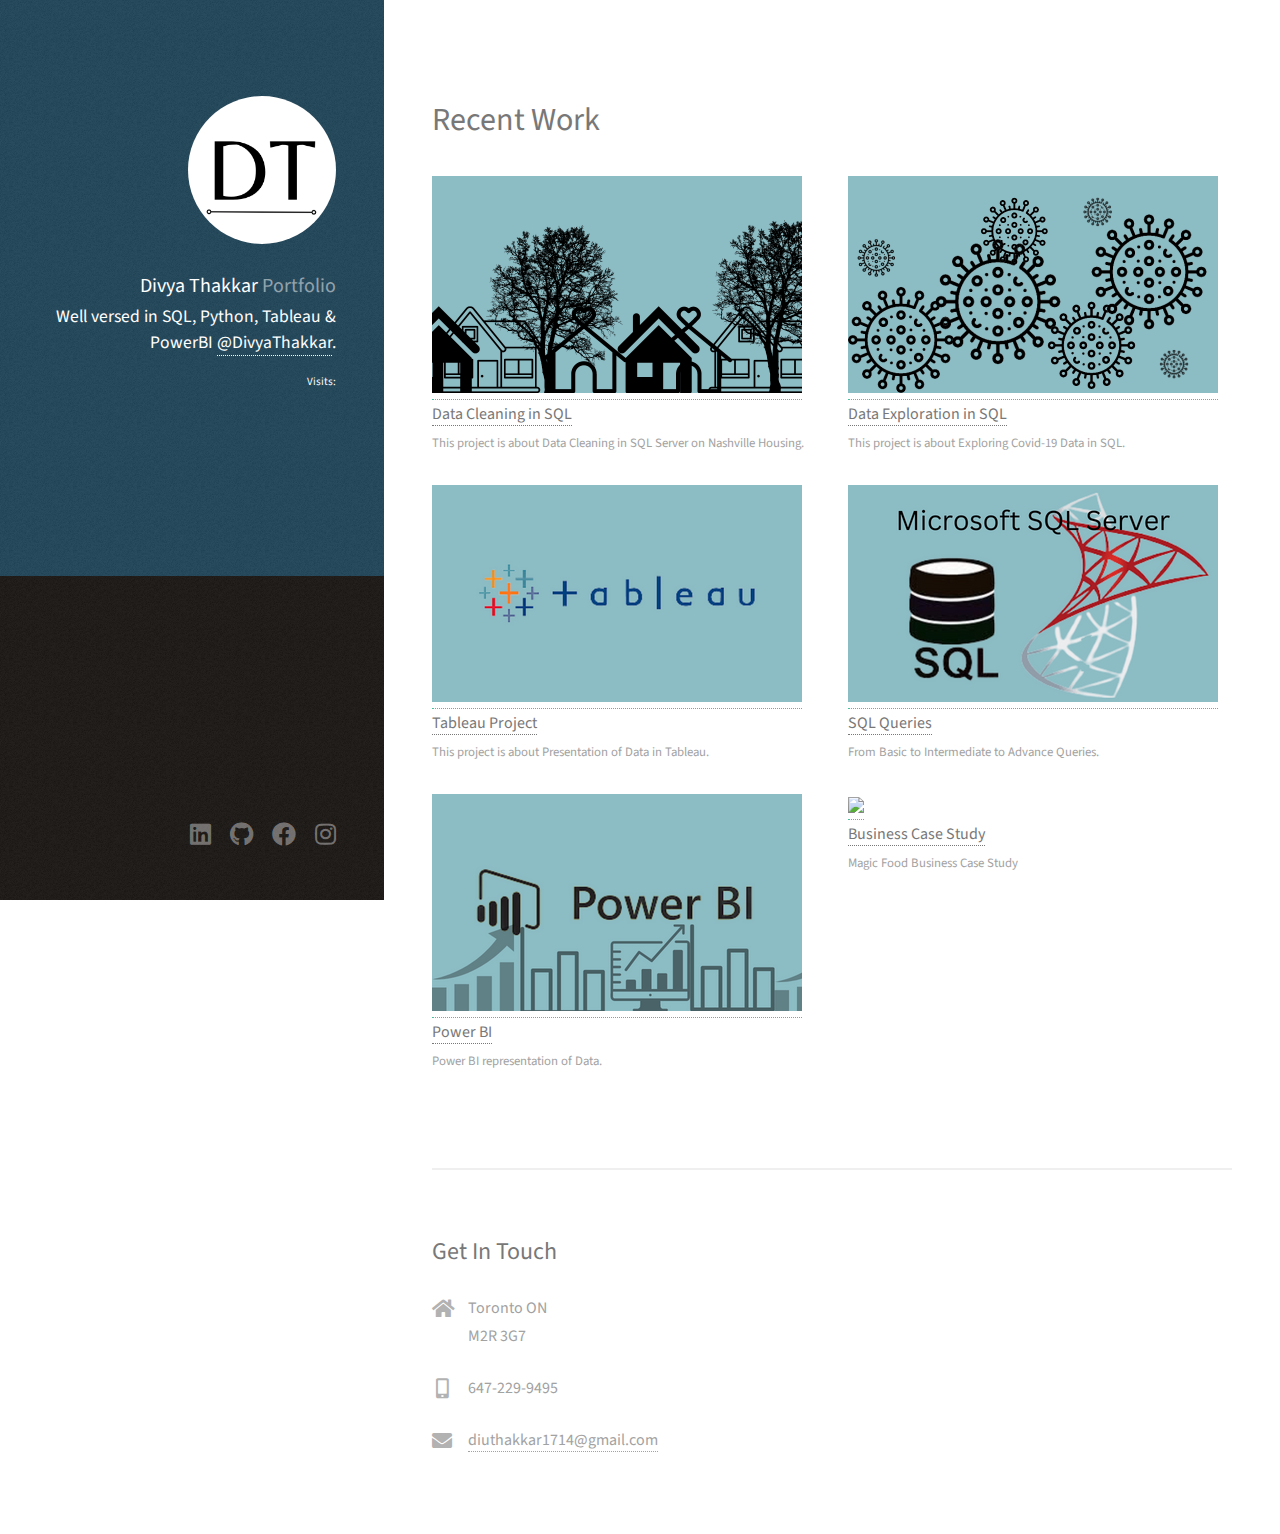
==== commit df92d006: "Add files via upload" ====
--- a/index.html
+++ b/index.html
@@ -79,7 +79,7 @@
 							</article>
 							<article class="col-6 col-12-xsmall work-item">
 								<a href="https://github.com/divyathakkar1714/BusinessCaseStudy"><img src="images/thumbs/BusinessCaseStudy.png" /></a>
-								<h3><a href="https://github.com/divyathakkar1714/PowerBI">Power BI</a></h3>
+								<h3><a href="https://github.com/divyathakkar1714/PowerBI">Business Case Study</a></h3>
 								<p>Magic Food Business Case Study</p>
 							</article>
 							
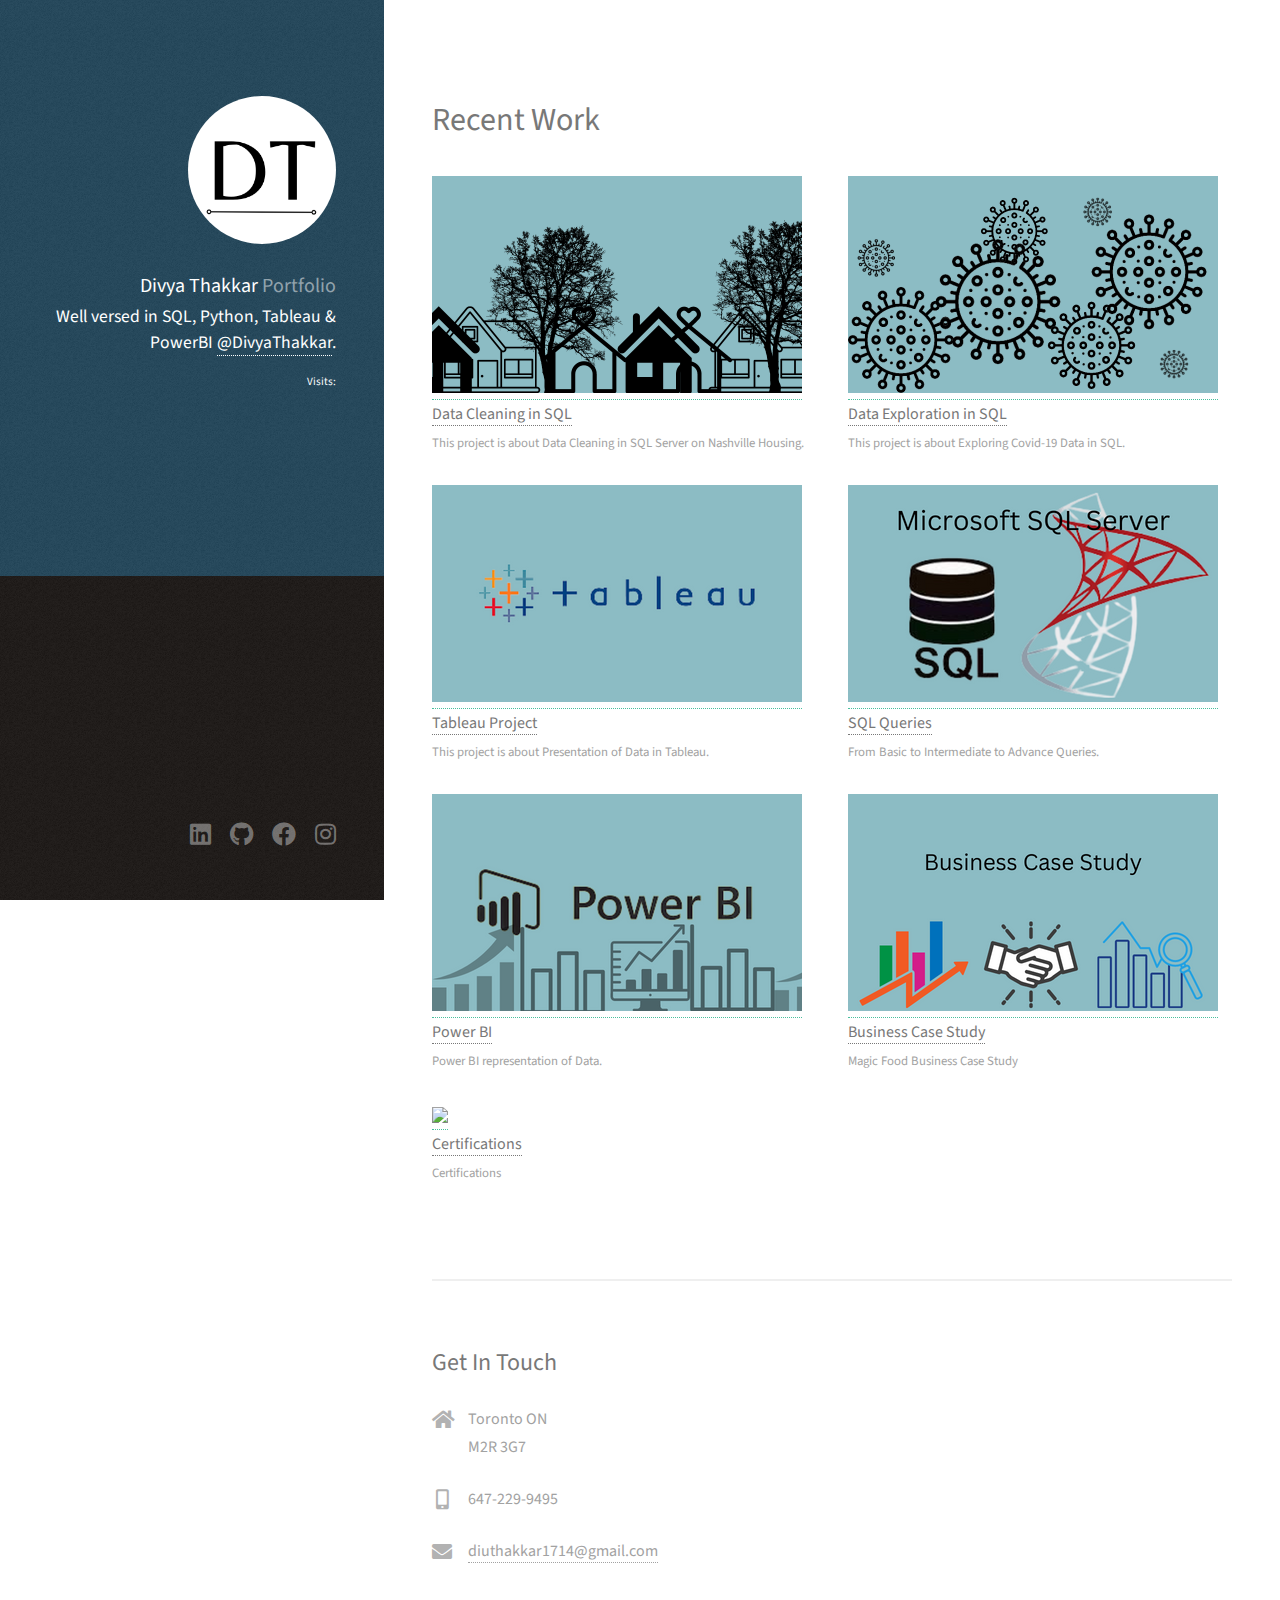
==== commit a2a3b52b: "Add files via upload" ====
--- a/index.html
+++ b/index.html
@@ -79,8 +79,13 @@
 							</article>
 							<article class="col-6 col-12-xsmall work-item">
 								<a href="https://github.com/divyathakkar1714/BusinessCaseStudy"><img src="images/thumbs/BusinessCaseStudy.png" /></a>
-								<h3><a href="https://github.com/divyathakkar1714/PowerBI">Business Case Study</a></h3>
+								<h3><a href="https://github.com/divyathakkar1714/BusinessCaseStudy">Business Case Study</a></h3>
 								<p>Magic Food Business Case Study</p>
+							</article>
+							<article class="col-6 col-12-xsmall work-item">
+								<a href="certifi.html"><img src="images/thumbs/certifications.png" /></a>
+								<h3><a href="certifi.html">Certifications</a></h3>
+								<p>Certifications</p>
 							</article>
 							
 						</div>
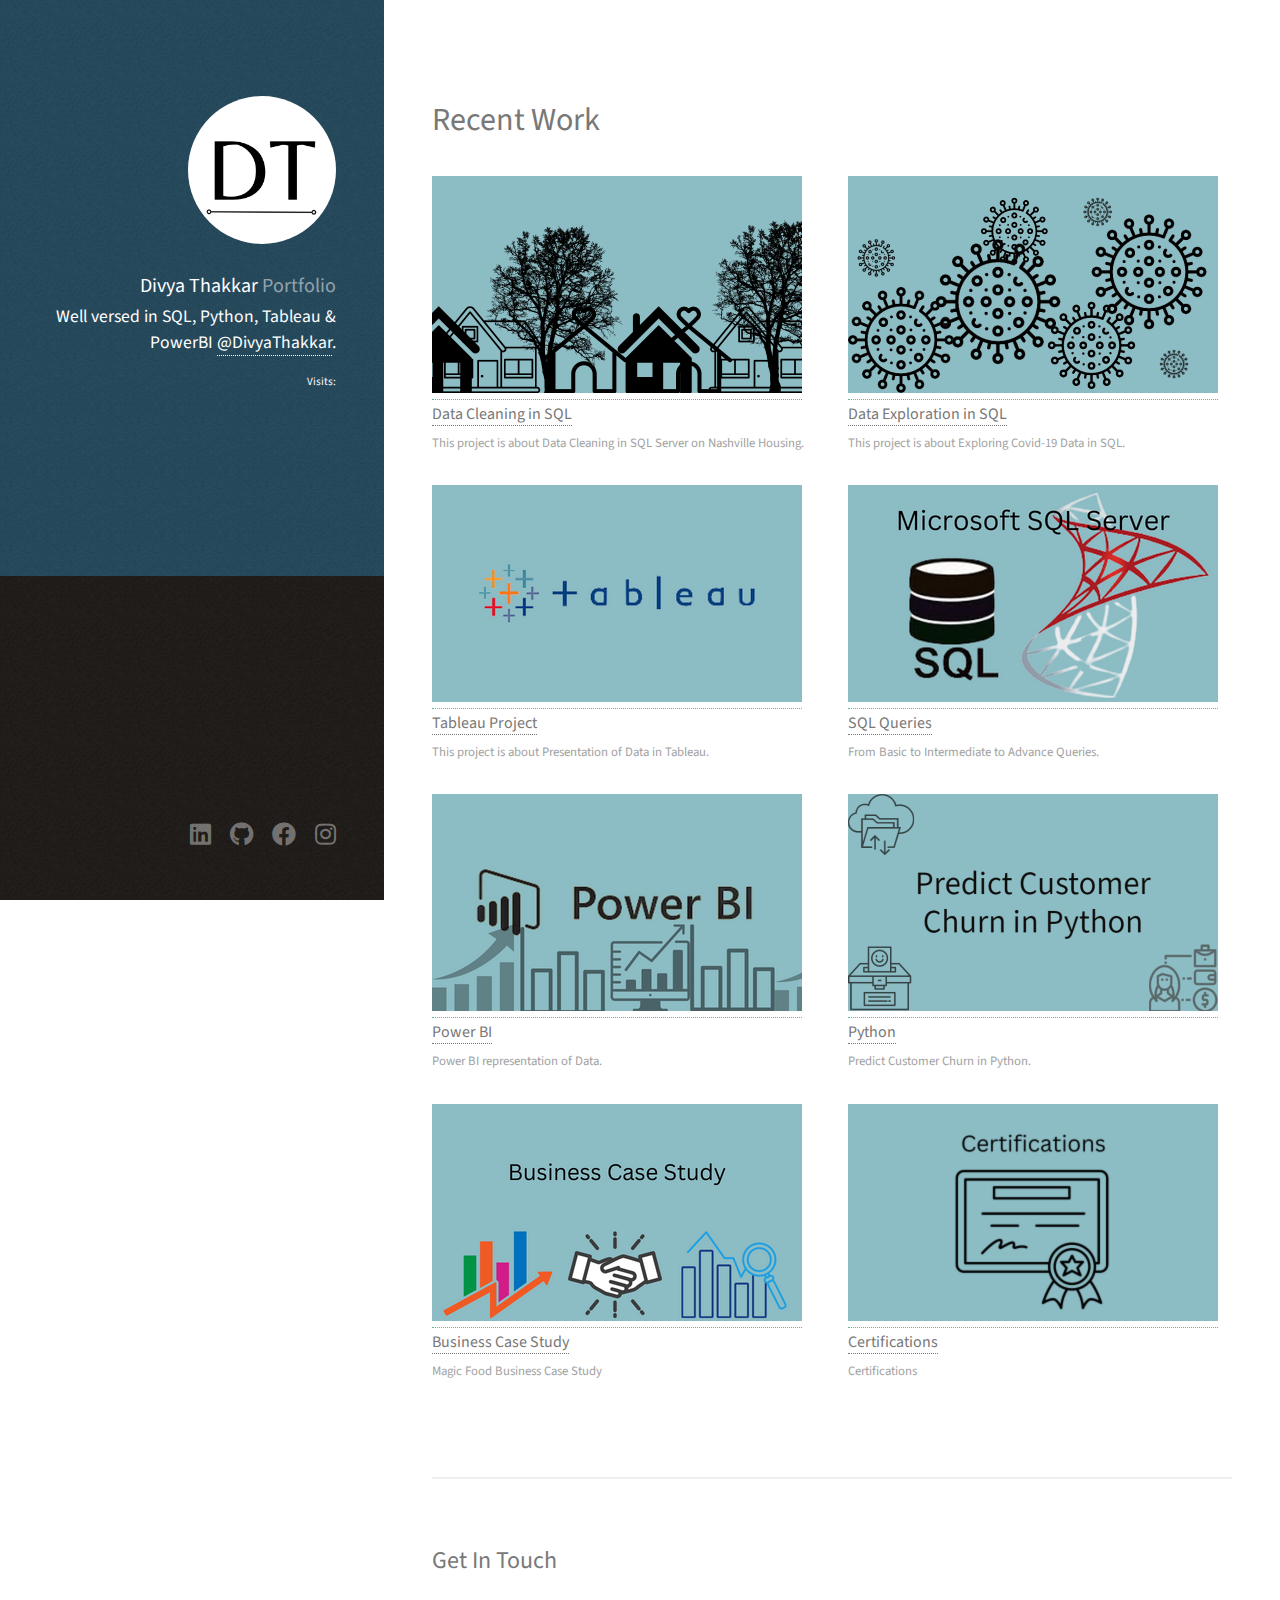
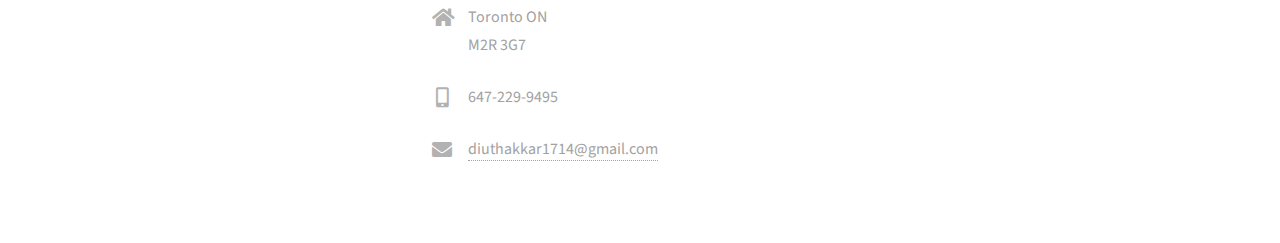
==== commit 1a0f1967: "Add files via upload" ====
--- a/index.html
+++ b/index.html
@@ -78,6 +78,11 @@
 								<p>Power BI representation of Data.</p>
 							</article>
 							<article class="col-6 col-12-xsmall work-item">
+								<a href="https://github.com/divyathakkar1714/PredictCustomerChurn"><img src="images/thumbs/predict_churn.png" /></a>
+								<h3><a href="https://github.com/divyathakkar1714/PredictCustomerChurn">Python</a></h3>
+								<p>Predict Customer Churn in Python.</p>
+							</article>
+							<article class="col-6 col-12-xsmall work-item">
 								<a href="https://github.com/divyathakkar1714/BusinessCaseStudy"><img src="images/thumbs/BusinessCaseStudy.png" /></a>
 								<h3><a href="https://github.com/divyathakkar1714/BusinessCaseStudy">Business Case Study</a></h3>
 								<p>Magic Food Business Case Study</p>
@@ -87,6 +92,11 @@
 								<h3><a href="certifi.html">Certifications</a></h3>
 								<p>Certifications</p>
 							</article>
+							<!-- <article class="col-6 col-12-xsmall work-item">
+								<a href="exceld.html"><img src="images/thumbs/excel.png" /></a>
+								<h3><a href="exceld.html">Data in Excel</a></h3>
+								<p>Certifications</p>
+							</article> -->
 							
 						</div>
 						<!-- <ul class="actions">
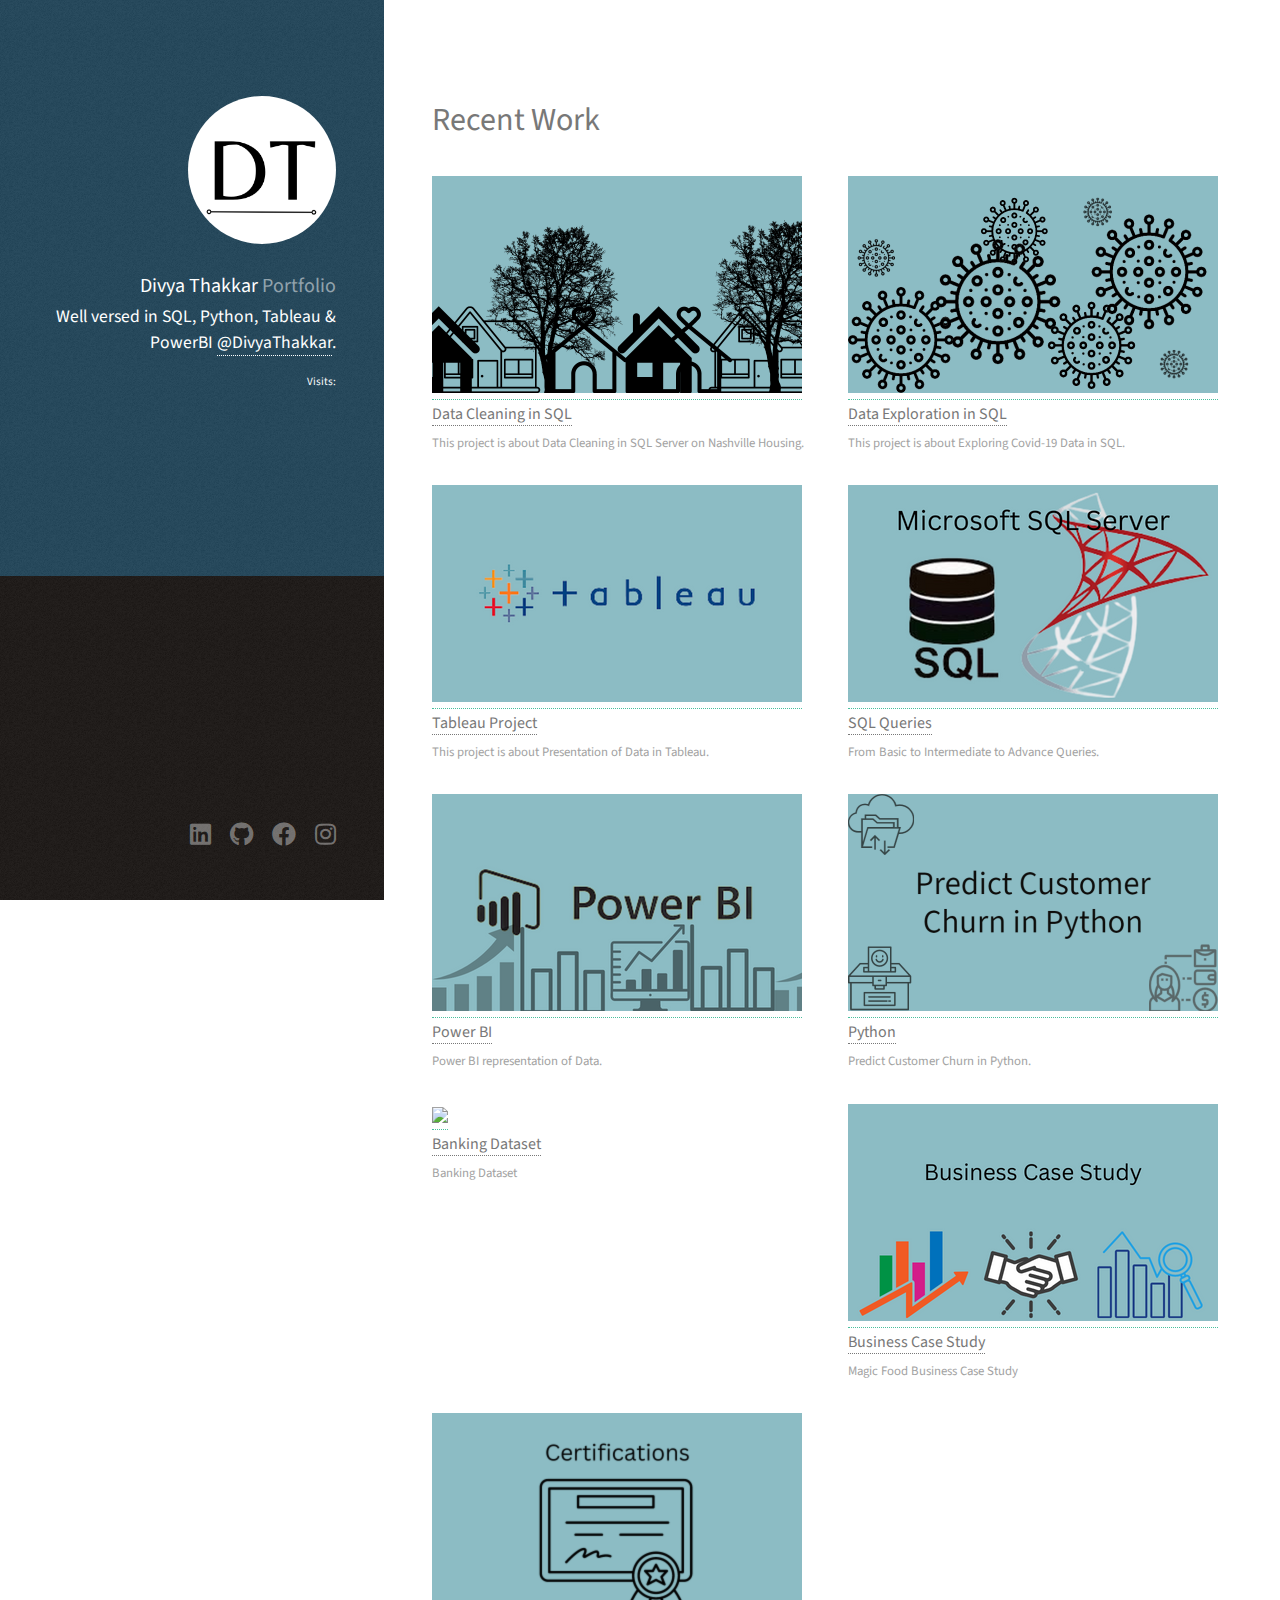
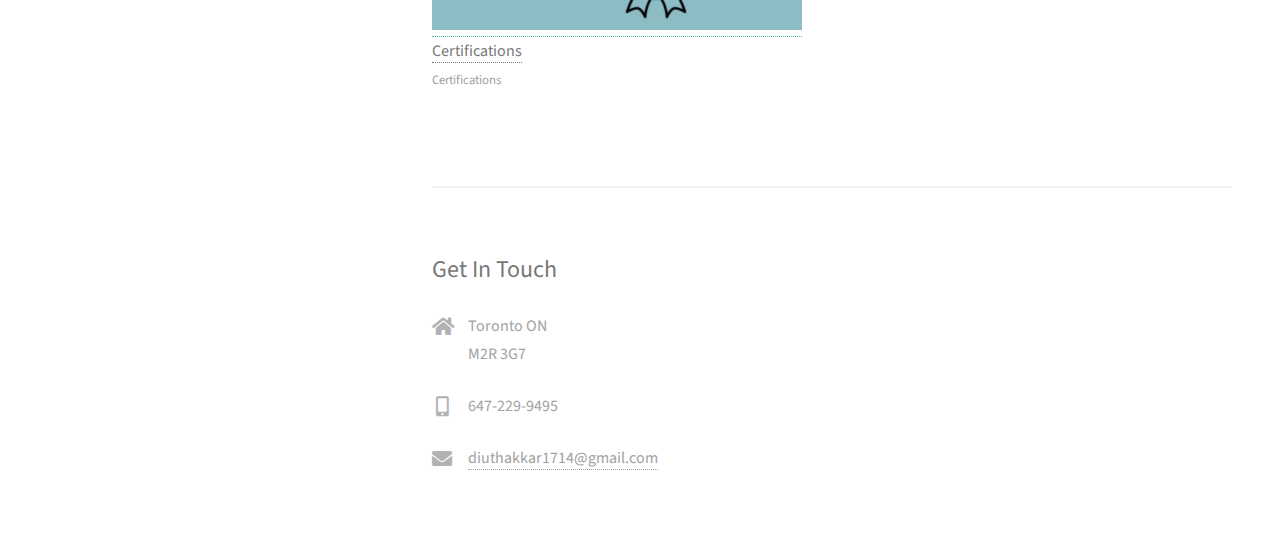
==== commit 9120e3e5: "Add files via upload" ====
--- a/index.html
+++ b/index.html
@@ -83,6 +83,11 @@
 								<p>Predict Customer Churn in Python.</p>
 							</article>
 							<article class="col-6 col-12-xsmall work-item">
+								<a href="banking.html"><img src="images/thumbs/banking.png" /></a>
+								<h3><a href="banking.html">Banking Dataset</a></h3>
+								<p>Banking Dataset</p>
+							</article>
+							<article class="col-6 col-12-xsmall work-item">
 								<a href="https://github.com/divyathakkar1714/BusinessCaseStudy"><img src="images/thumbs/BusinessCaseStudy.png" /></a>
 								<h3><a href="https://github.com/divyathakkar1714/BusinessCaseStudy">Business Case Study</a></h3>
 								<p>Magic Food Business Case Study</p>
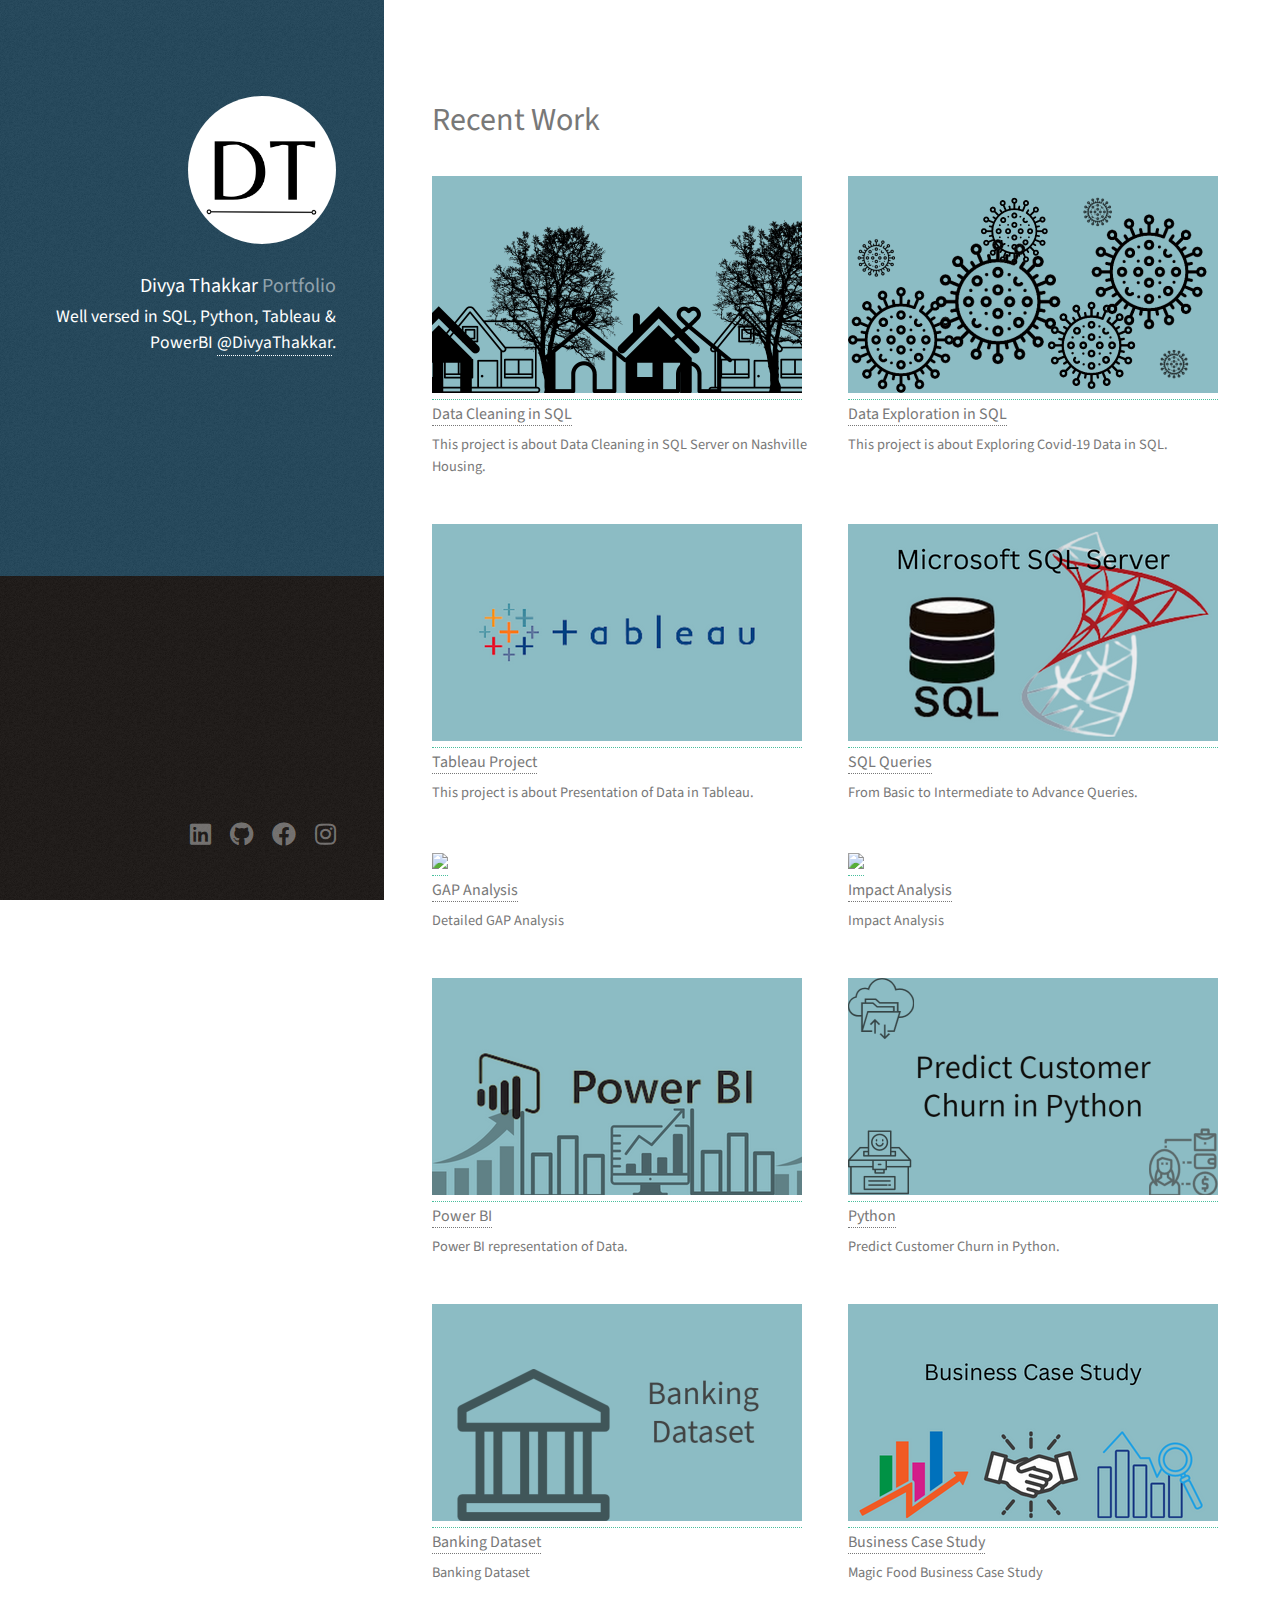
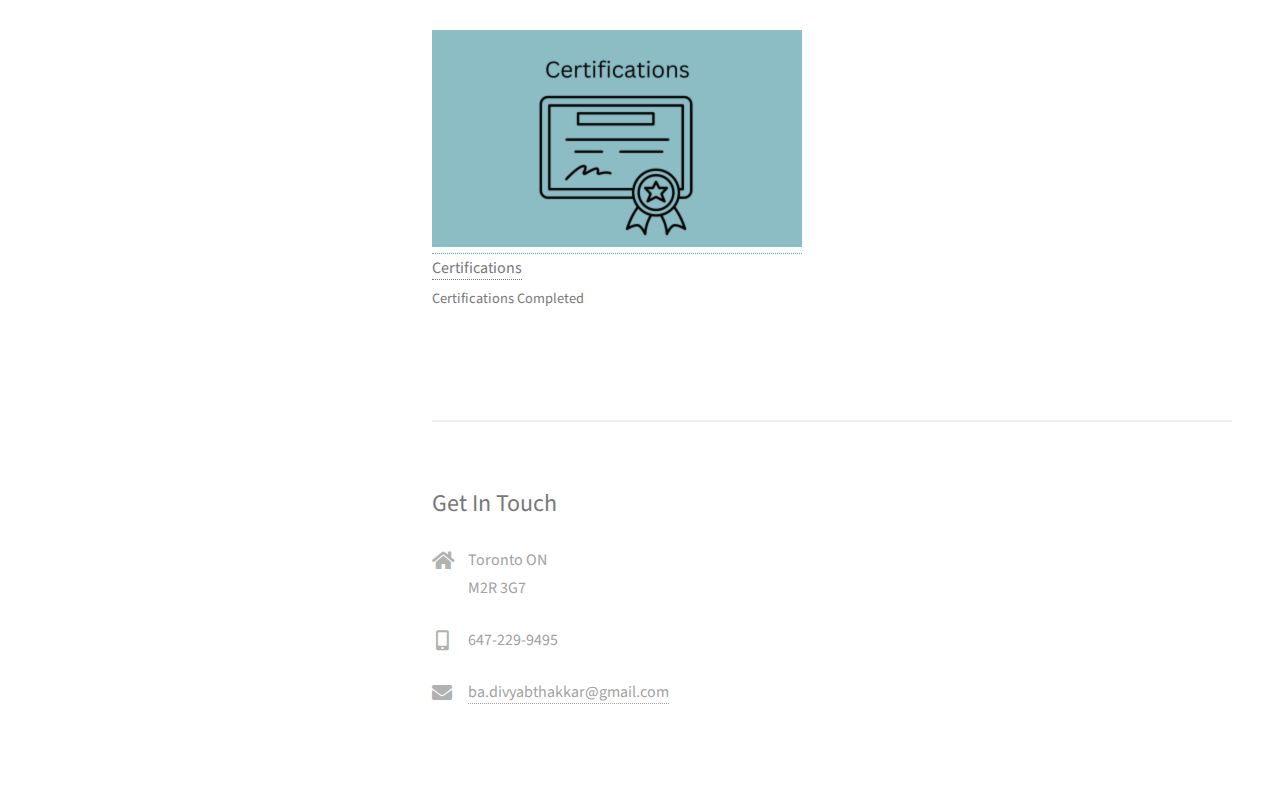
==== commit e5f34634: "Add files via upload" ====
--- a/index.html
+++ b/index.html
@@ -21,10 +21,10 @@
 					<a href="#" class="image avatar"><img src="images/DT.png" alt="" /></a>
 					<h1><strong>Divya Thakkar</strong><br />
 					Portfolio<br /></h1>
-					<h4>Well versed in SQL, Python, Tableau & PowerBI <a href="https://github.com/divyathakkar1714/PortfolioProjects">@DivyaThakkar</a>.</h4>
+					<h4>Well versed in SQL, Python, Tableau & PowerBI <a href="https://github.com/divyathakkar1714/PortfolioProjects" target="_blank">@DivyaThakkar</a>.</h4>
 					
 			
-					<h6>Visits: <span id="visits"></span></h6>
+					<!-- <h6>Visits: <span id="visits"></span></h6> -->
 			
 					<script src="assets/js/script.js"></script>
 
@@ -53,49 +53,59 @@
 					</header>
 						<div class="row">
 							<article class="col-6 col-12-xsmall work-item">
-								<a href="https://github.com/divyathakkar1714/PortfolioProjects/blob/main/NashvilleHousing.sql"><img src="images/thumbs/housing.png"/></a>
-								<h3><a href="https://github.com/divyathakkar1714/PortfolioProjects/blob/main/NashvilleHousing.sql">Data Cleaning in	SQL</a></h3>
-									<p>This project is about Data Cleaning in SQL Server on Nashville Housing.</p>
+								<a href="https://github.com/divyathakkar1714/PortfolioProjects/blob/main/NashvilleHousing.sql" target="_blank"><img src="images/thumbs/housing.png"/></a>
+								<h3><a href="https://github.com/divyathakkar1714/PortfolioProjects/blob/main/NashvilleHousing.sql" target="_blank">Data Cleaning in	SQL</a></h3>
+									<h5>This project is about Data Cleaning in SQL Server on Nashville Housing.</h5>
 							</article>
 							<article class="col-6 col-12-xsmall work-item">
-								<a href="https://github.com/divyathakkar1714/PortfolioProjects/blob/main/SQLQuery_Exploration.sql"><img src="images/thumbs/covid.png"/></a>
-								<h3><a href="https://github.com/divyathakkar1714/PortfolioProjects/blob/main/SQLQuery_Exploration.sql">Data Exploration in SQL</a></h3>
-									<p>This project is about Exploring Covid-19 Data in SQL.</p>
+								<a href="https://github.com/divyathakkar1714/PortfolioProjects/blob/main/SQLQuery_Exploration.sql" target="_blank"><img src="images/thumbs/covid.png"/></a>
+								<h3><a href="https://github.com/divyathakkar1714/PortfolioProjects/blob/main/SQLQuery_Exploration.sql" target="_blank">Data Exploration in SQL</a></h3>
+									<h5>This project is about Exploring Covid-19 Data in SQL.</h5>
 							</article>
 							<article class="col-6 col-12-xsmall work-item">
-								<a href="https://public.tableau.com/app/profile/divya.t6565/viz/CovidDashboard_16459754831610/Dashboard1"><img src="images/thumbs/tableau.png" /></a>
-								<h3><a href="https://public.tableau.com/app/profile/divya.t6565/viz/CovidDashboard_16459754831610/Dashboard1">Tableau Project</a></h3>
-								<p>This project is about Presentation of Data in Tableau.</p>
+								<a href="https://public.tableau.com/app/profile/divya.t6565/viz/CovidDashboard_16459754831610/Dashboard1" target="_blank"><img src="images/thumbs/tableau.png" /></a>
+								<h3><a href="https://public.tableau.com/app/profile/divya.t6565/viz/CovidDashboard_16459754831610/Dashboard1" target="_blank">Tableau Project</a></h3>
+								<h5>This project is about Presentation of Data in Tableau.</h5>
 							</article>
 							<article class="col-6 col-12-xsmall work-item">
-								<a href="https://github.com/divyathakkar1714/SQL-Queries"><img src="images/thumbs/sql.png" /></a>
-								<h3><a href="https://github.com/divyathakkar1714/SQL-Queries">SQL Queries</a></h3>
-								<p>From Basic to Intermediate to Advance Queries.</p>
+								<a href="https://github.com/divyathakkar1714/SQL-Queries" target="_blank"><img src="images/thumbs/sql.png" /></a>
+								<h3><a href="https://github.com/divyathakkar1714/SQL-Queries" target="_blank">SQL Queries</a></h3>
+								<h5>From Basic to Intermediate to Advance Queries.</h5>
 							</article>
 							<article class="col-6 col-12-xsmall work-item">
-								<a href="https://github.com/divyathakkar1714/PowerBI"><img src="images/thumbs/powerbi.png" /></a>
-								<h3><a href="https://github.com/divyathakkar1714/PowerBI">Power BI</a></h3>
-								<p>Power BI representation of Data.</p>
+								<a href="https://divyathakkar1417.atlassian.net/wiki/x/GoByAQ" target="_blank"><img src="images/thumbs/GAP Analysis.png" /></a>
+								<h3><a href="https://divyathakkar1417.atlassian.net/wiki/x/GoByAQ" target="_blank">GAP Analysis</a></h3>
+								<h5>Detailed GAP Analysis</h5>
 							</article>
 							<article class="col-6 col-12-xsmall work-item">
-								<a href="https://github.com/divyathakkar1714/PredictCustomerChurn"><img src="images/thumbs/predict_churn.png" /></a>
-								<h3><a href="https://github.com/divyathakkar1714/PredictCustomerChurn">Python</a></h3>
-								<p>Predict Customer Churn in Python.</p>
+								<a href="https://divyathakkar1417.atlassian.net/wiki/x/BoB1AQ" target="_blank"><img src="images/thumbs/ImpactAnalysis.png" /></a>
+								<h3><a href="https://divyathakkar1417.atlassian.net/wiki/x/BoB1AQ" target="_blank">Impact Analysis</a></h3>
+								<h5>Impact Analysis</h5>
 							</article>
 							<article class="col-6 col-12-xsmall work-item">
-								<a href="banking.html"><img src="images/thumbs/banking.png" /></a>
-								<h3><a href="banking.html">Banking Dataset</a></h3>
-								<p>Banking Dataset</p>
+								<a href="https://github.com/divyathakkar1714/PowerBI" target="_blank"><img src="images/thumbs/powerbi.png" /></a>
+								<h3><a href="https://github.com/divyathakkar1714/PowerBI" target="_blank">Power BI</a></h3>
+								<h5>Power BI representation of Data.</h5>
 							</article>
 							<article class="col-6 col-12-xsmall work-item">
-								<a href="https://github.com/divyathakkar1714/BusinessCaseStudy"><img src="images/thumbs/BusinessCaseStudy.png" /></a>
-								<h3><a href="https://github.com/divyathakkar1714/BusinessCaseStudy">Business Case Study</a></h3>
-								<p>Magic Food Business Case Study</p>
+								<a href="https://github.com/divyathakkar1714/PredictCustomerChurn" target="_blank"><img src="images/thumbs/predict_churn.png" /></a>
+								<h3><a href="https://github.com/divyathakkar1714/PredictCustomerChurn" target="_blank">Python</a></h3>
+								<h5>Predict Customer Churn in Python.</h5>
 							</article>
 							<article class="col-6 col-12-xsmall work-item">
-								<a href="certifi.html"><img src="images/thumbs/certifications.png" /></a>
-								<h3><a href="certifi.html">Certifications</a></h3>
-								<p>Certifications</p>
+								<a href="banking.html" target="_blank"><img src="images/thumbs/banking.png" /></a>
+								<h3><a href="banking.html" target="_blank">Banking Dataset</a></h3>
+								<h5>Banking Dataset</h5>
+							</article>
+							<article class="col-6 col-12-xsmall work-item">
+								<a href="https://github.com/divyathakkar1714/BusinessCaseStudy" target="_blank"><img src="images/thumbs/BusinessCaseStudy.png" /></a>
+								<h3><a href="https://github.com/divyathakkar1714/BusinessCaseStudy" target="_blank">Business Case Study</a></h3>
+								<h5>Magic Food Business Case Study</h5>
+							</article>
+							<article class="col-6 col-12-xsmall work-item">
+								<a href="certifi.html" target="_blank"><img src="images/thumbs/certifications.png" /></a>
+								<h3><a href="certifi.html" target="_blank">Certifications</a></h3>
+								<h5>Certifications Completed</h5>
 							</article>
 							<!-- <article class="col-6 col-12-xsmall work-item">
 								<a href="exceld.html"><img src="images/thumbs/excel.png" /></a>
@@ -126,7 +136,7 @@
 									</li>
 									<li>
 										<h3 class="icon solid fa-envelope"><span class="label">Email</span></h3>
-										<a href="mailto: diuthakkar1714@gmail.com">diuthakkar1714@gmail.com</a>
+										<a href="mailto: diuthakkar1714@gmail.com">ba.divyabthakkar@gmail.com</a>
 									</li>
 								</ul>
 							</div>
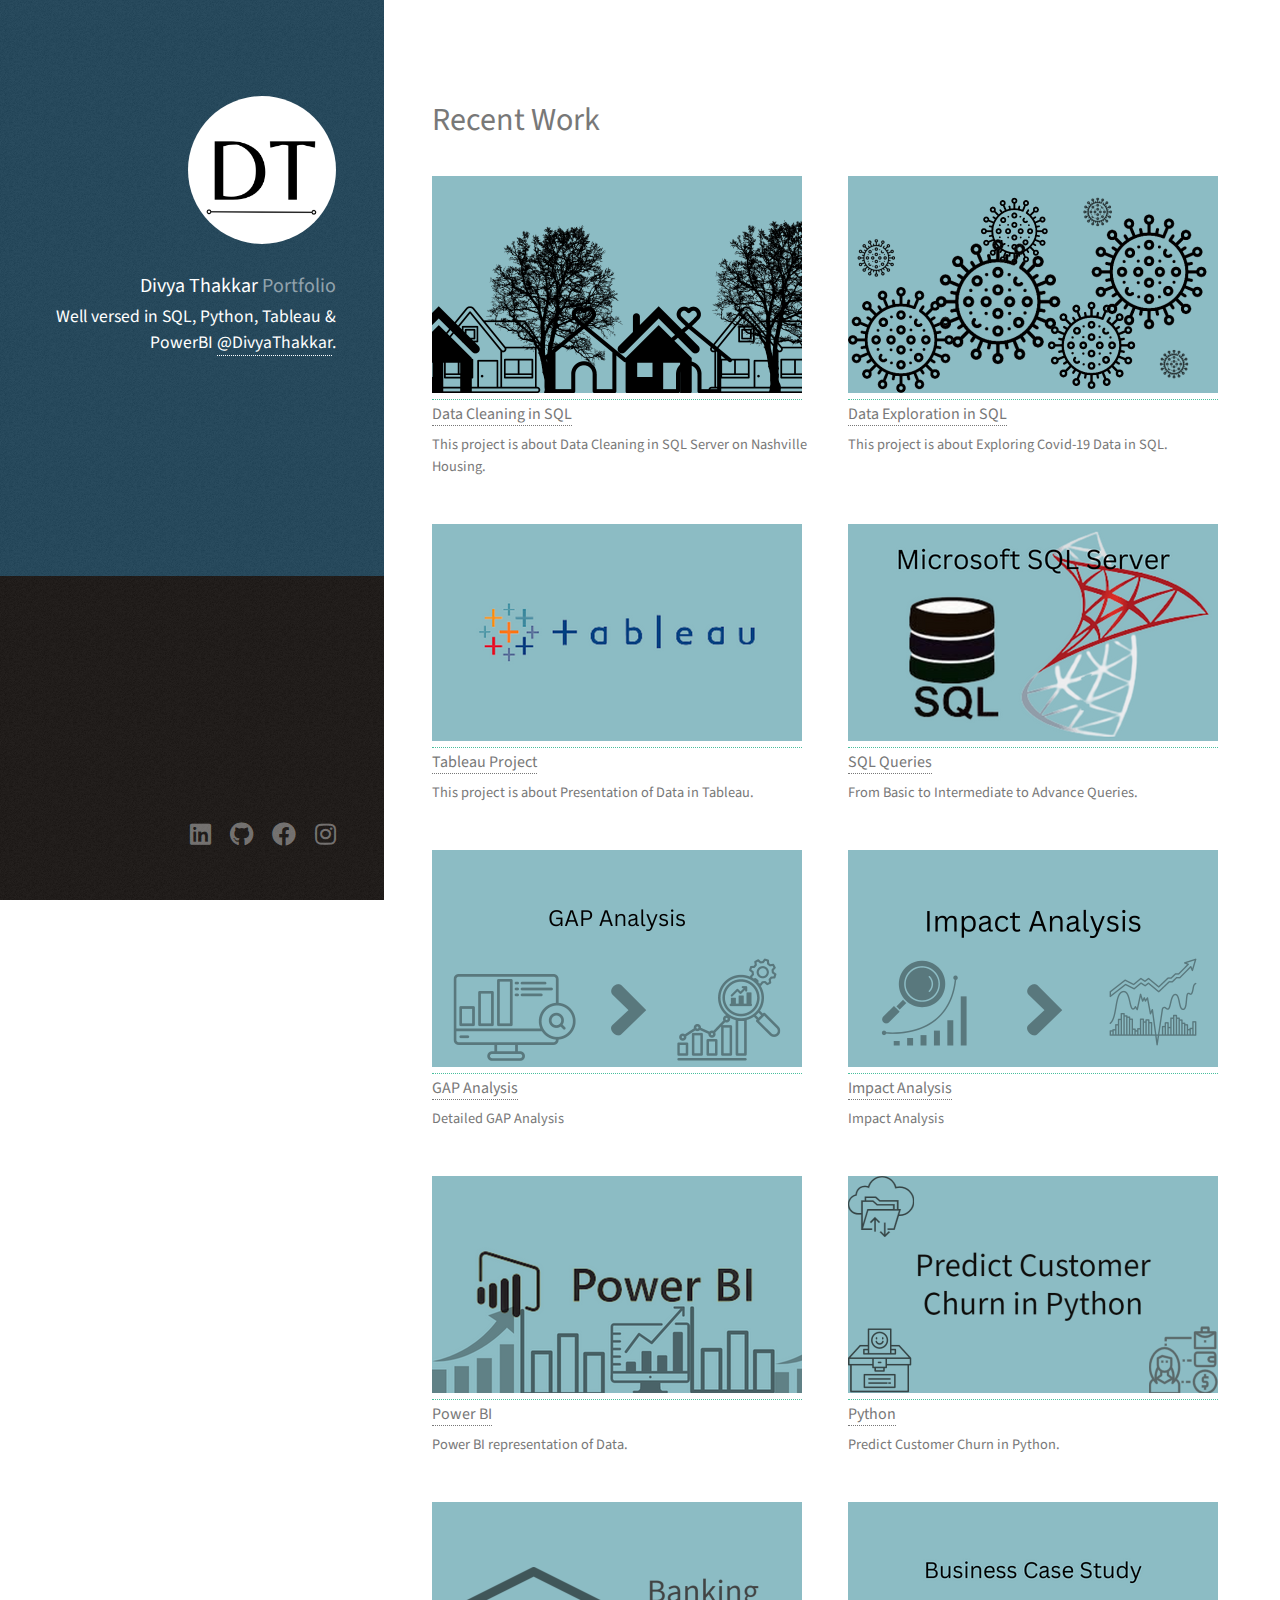
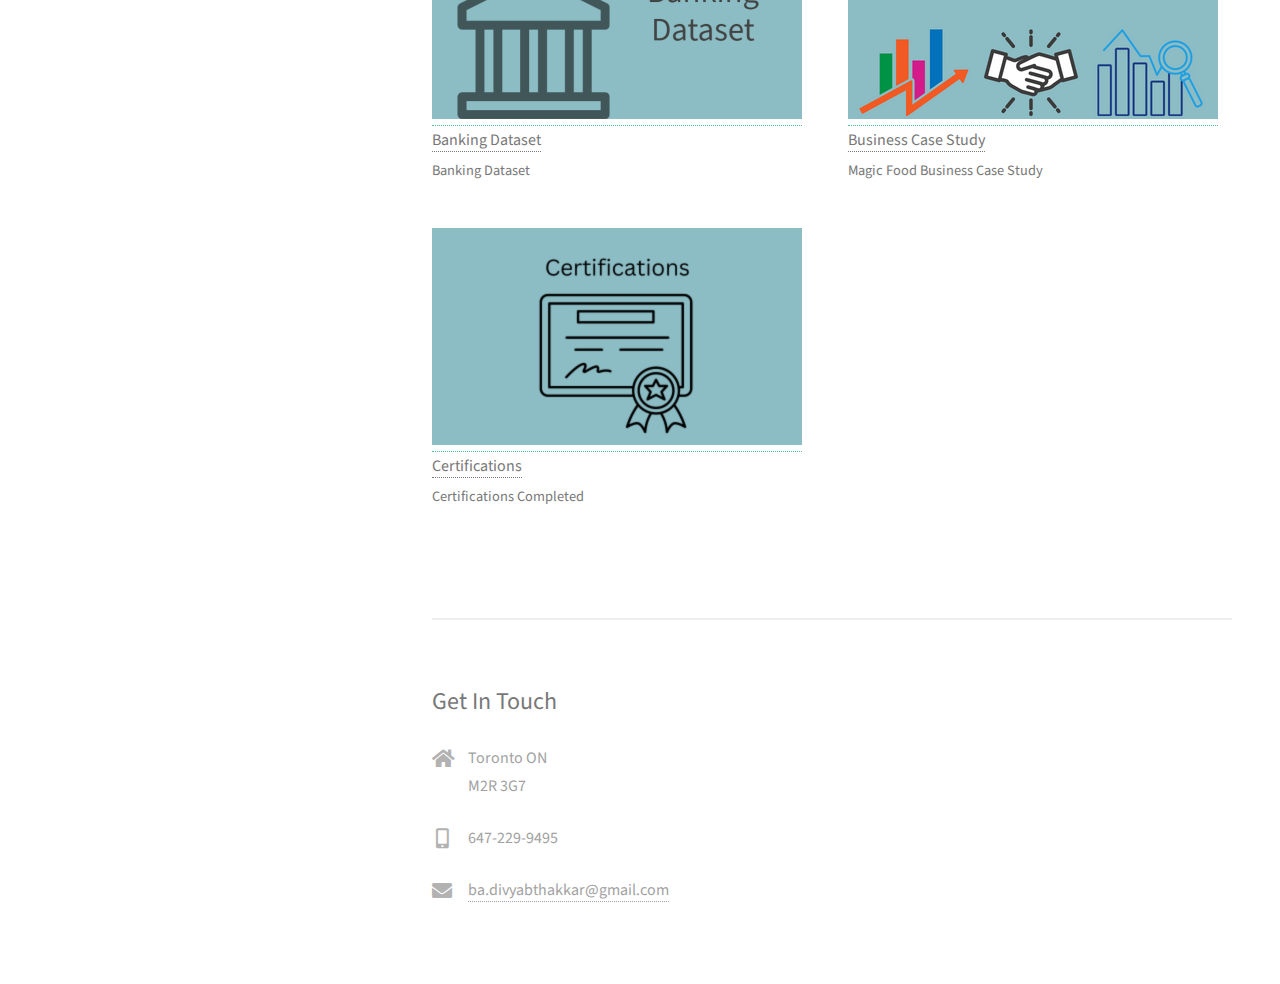
==== commit 4a4648c0: "Add files via upload" ====
--- a/index.html
+++ b/index.html
@@ -73,7 +73,7 @@
 								<h5>From Basic to Intermediate to Advance Queries.</h5>
 							</article>
 							<article class="col-6 col-12-xsmall work-item">
-								<a href="https://divyathakkar1417.atlassian.net/wiki/x/GoByAQ" target="_blank"><img src="images/thumbs/GAP Analysis.png" /></a>
+								<a href="https://divyathakkar1417.atlassian.net/wiki/x/GoByAQ" target="_blank"><img src="images/thumbs/GAPAnalysis.png" /></a>
 								<h3><a href="https://divyathakkar1417.atlassian.net/wiki/x/GoByAQ" target="_blank">GAP Analysis</a></h3>
 								<h5>Detailed GAP Analysis</h5>
 							</article>
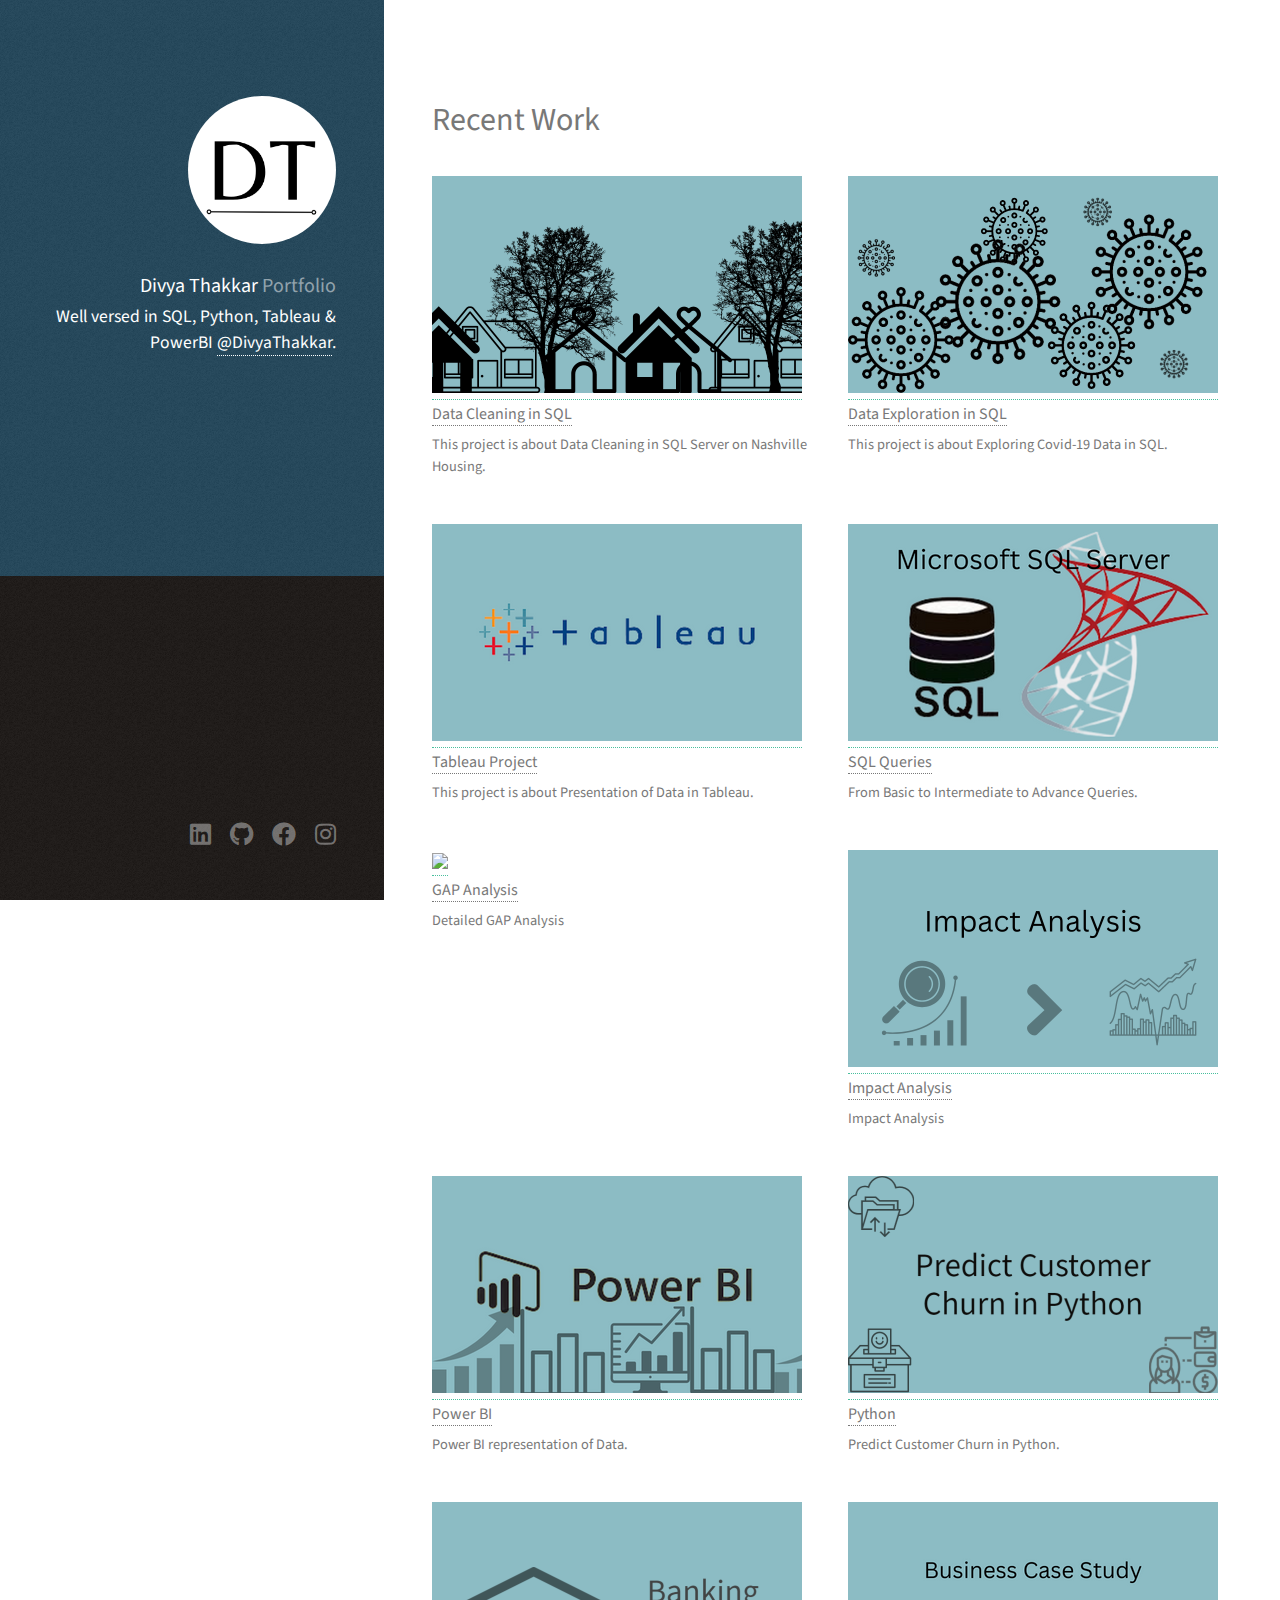
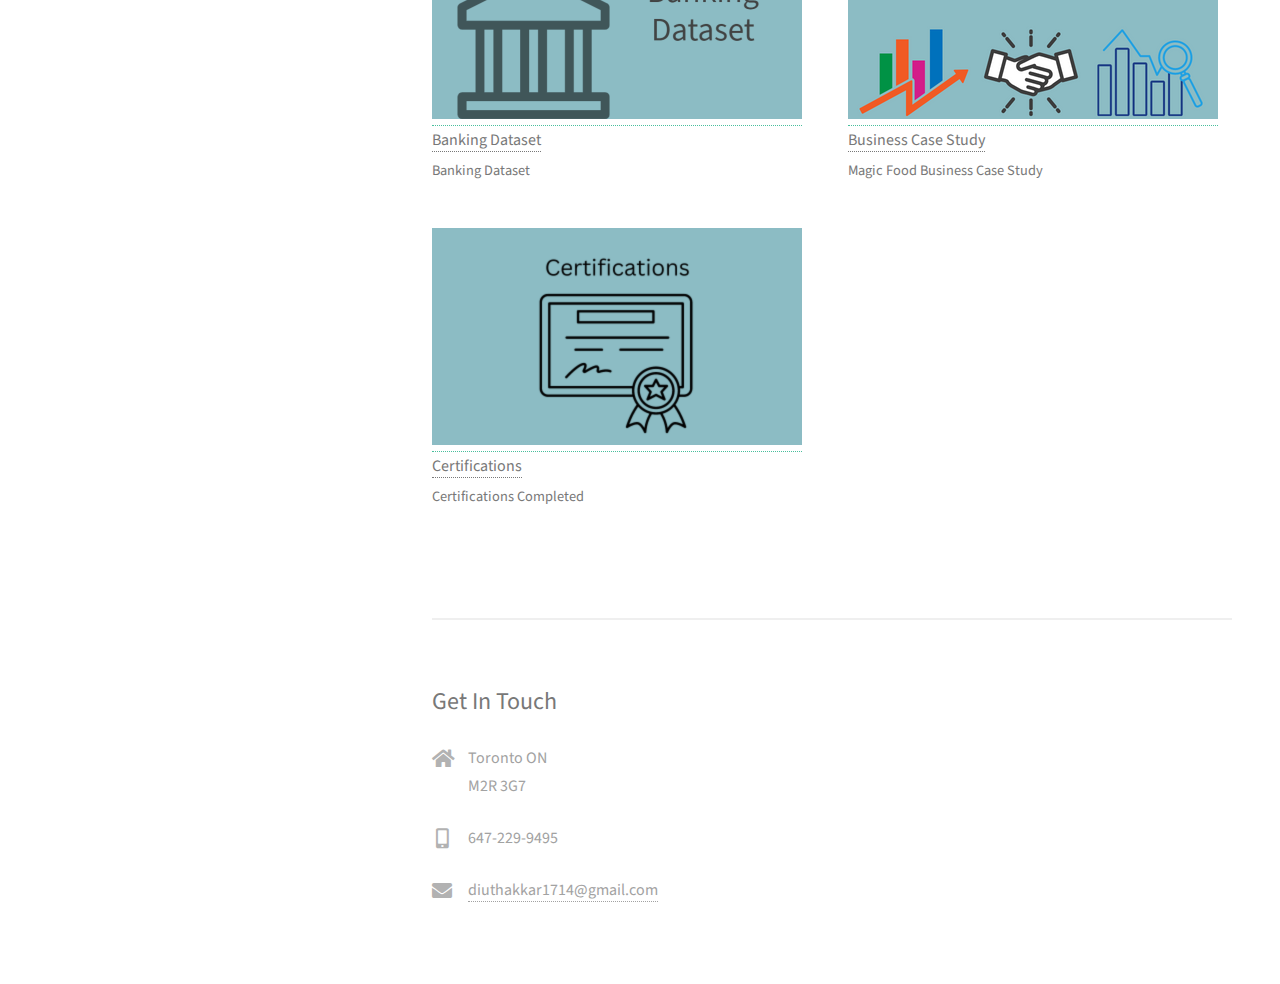
==== commit 482c5767: "Add files via upload" ====
--- a/index.html
+++ b/index.html
@@ -73,7 +73,7 @@
 								<h5>From Basic to Intermediate to Advance Queries.</h5>
 							</article>
 							<article class="col-6 col-12-xsmall work-item">
-								<a href="https://divyathakkar1417.atlassian.net/wiki/x/GoByAQ" target="_blank"><img src="images/thumbs/GAPAnalysis.png" /></a>
+								<a href="https://divyathakkar1417.atlassian.net/wiki/x/GoByAQ" target="_blank"><img src="images/thumbs/GAP`Analysis.png" /></a>
 								<h3><a href="https://divyathakkar1417.atlassian.net/wiki/x/GoByAQ" target="_blank">GAP Analysis</a></h3>
 								<h5>Detailed GAP Analysis</h5>
 							</article>
@@ -136,7 +136,7 @@
 									</li>
 									<li>
 										<h3 class="icon solid fa-envelope"><span class="label">Email</span></h3>
-										<a href="mailto: diuthakkar1714@gmail.com">ba.divyabthakkar@gmail.com</a>
+										<a href="mailto: diuthakkar1714@gmail.com">diuthakkar1714@gmail.com</a>
 									</li>
 								</ul>
 							</div>
